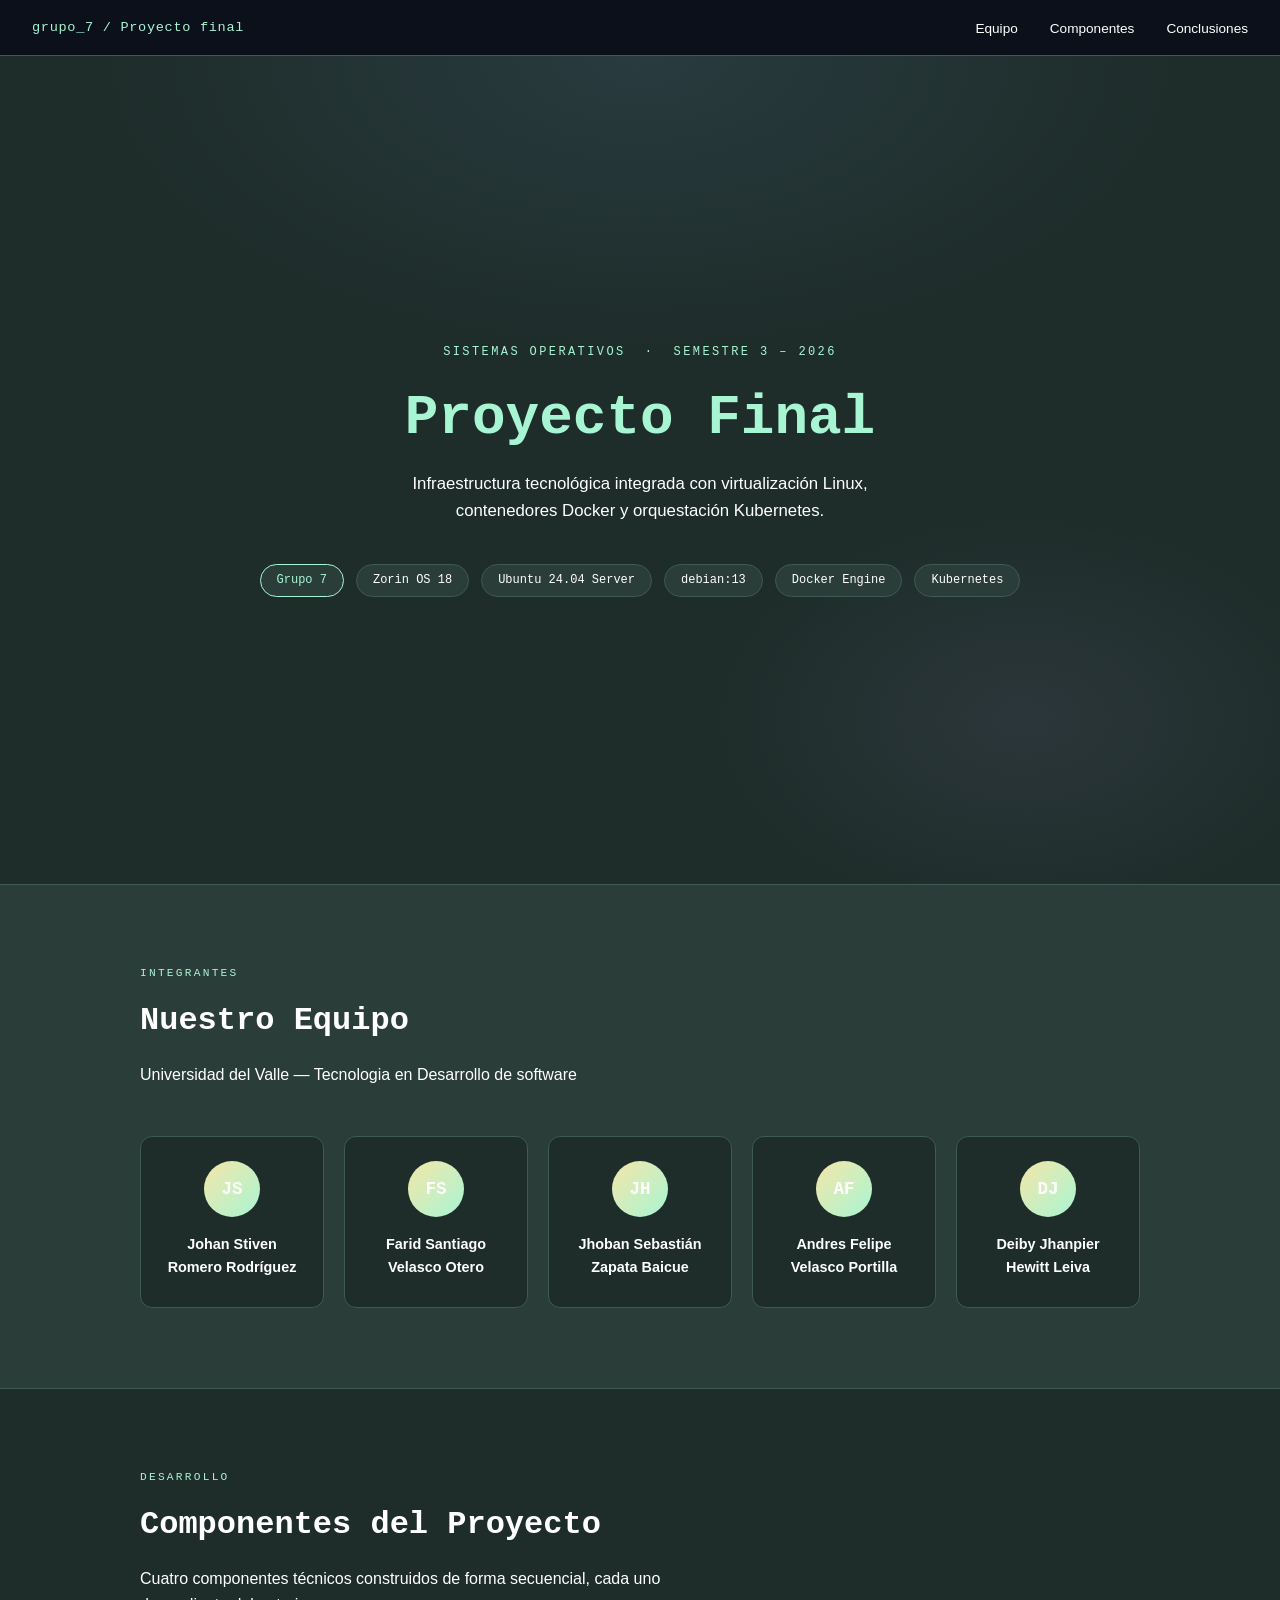
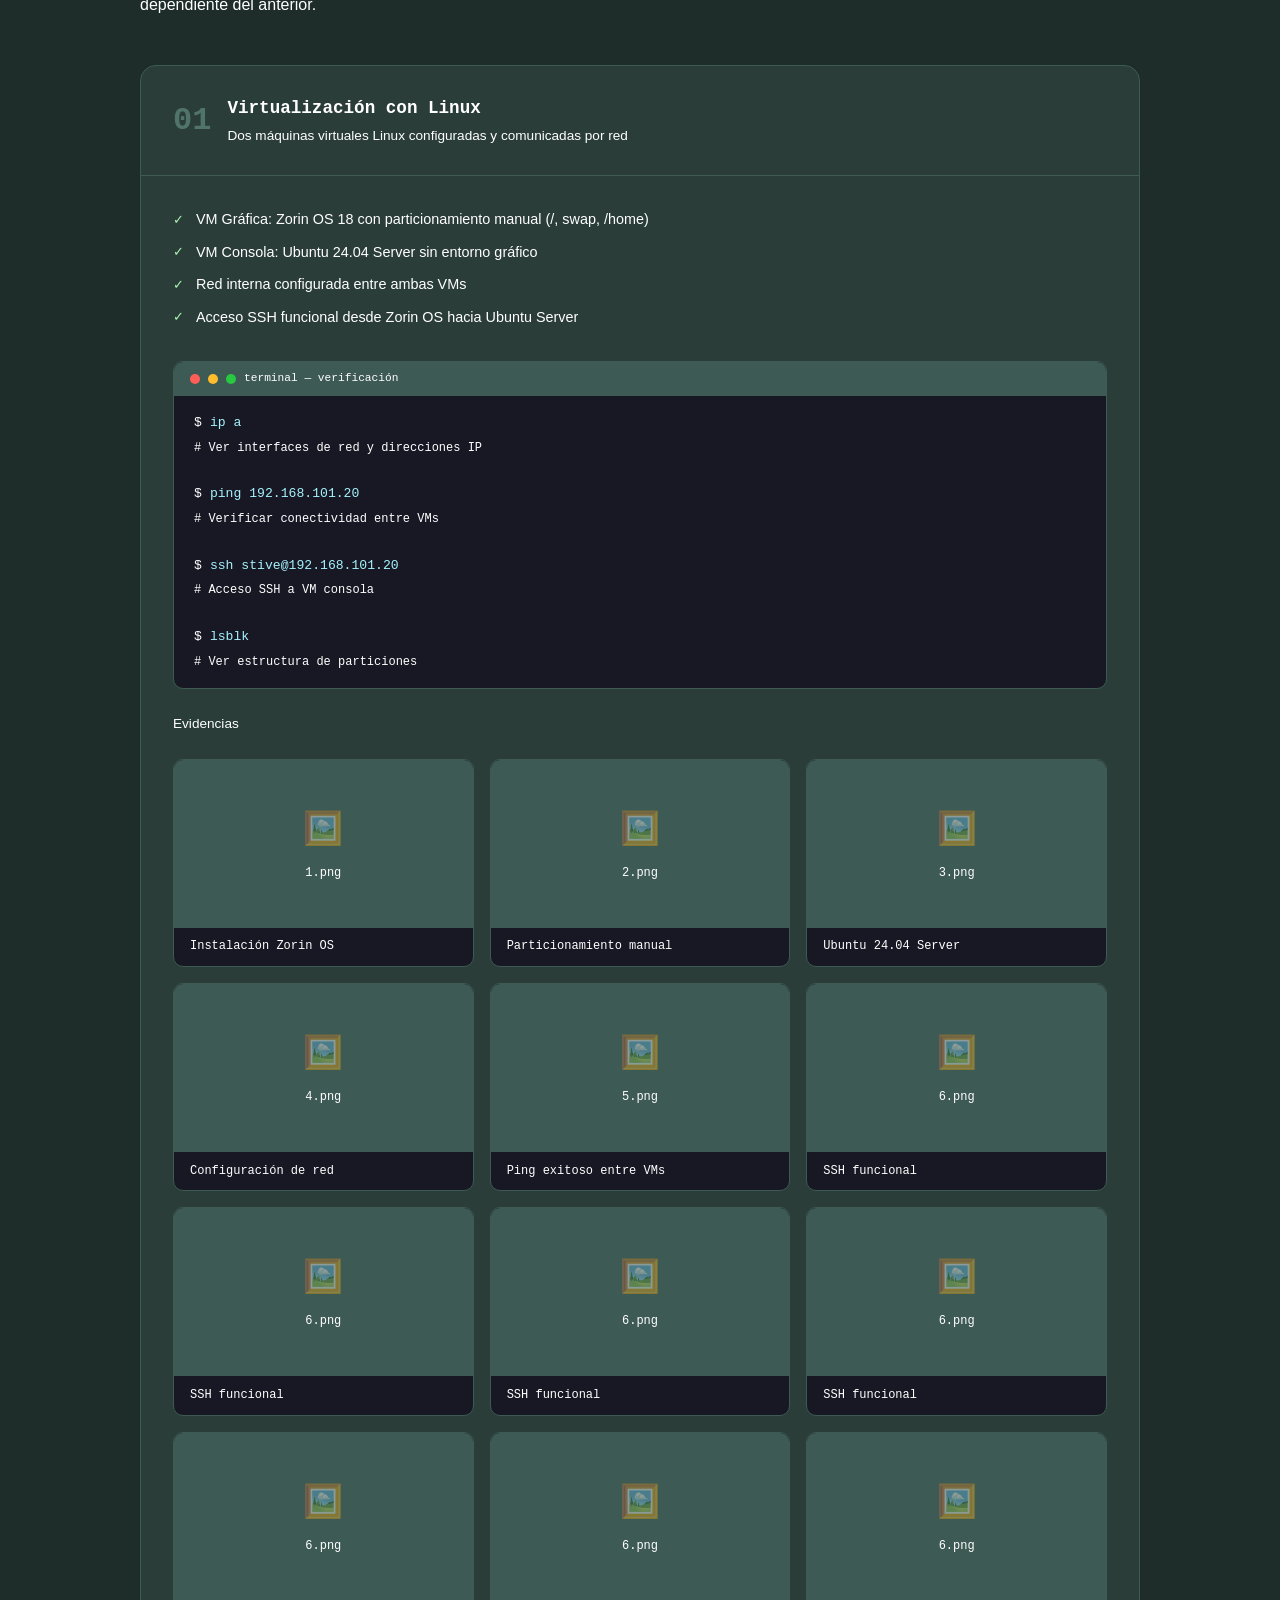
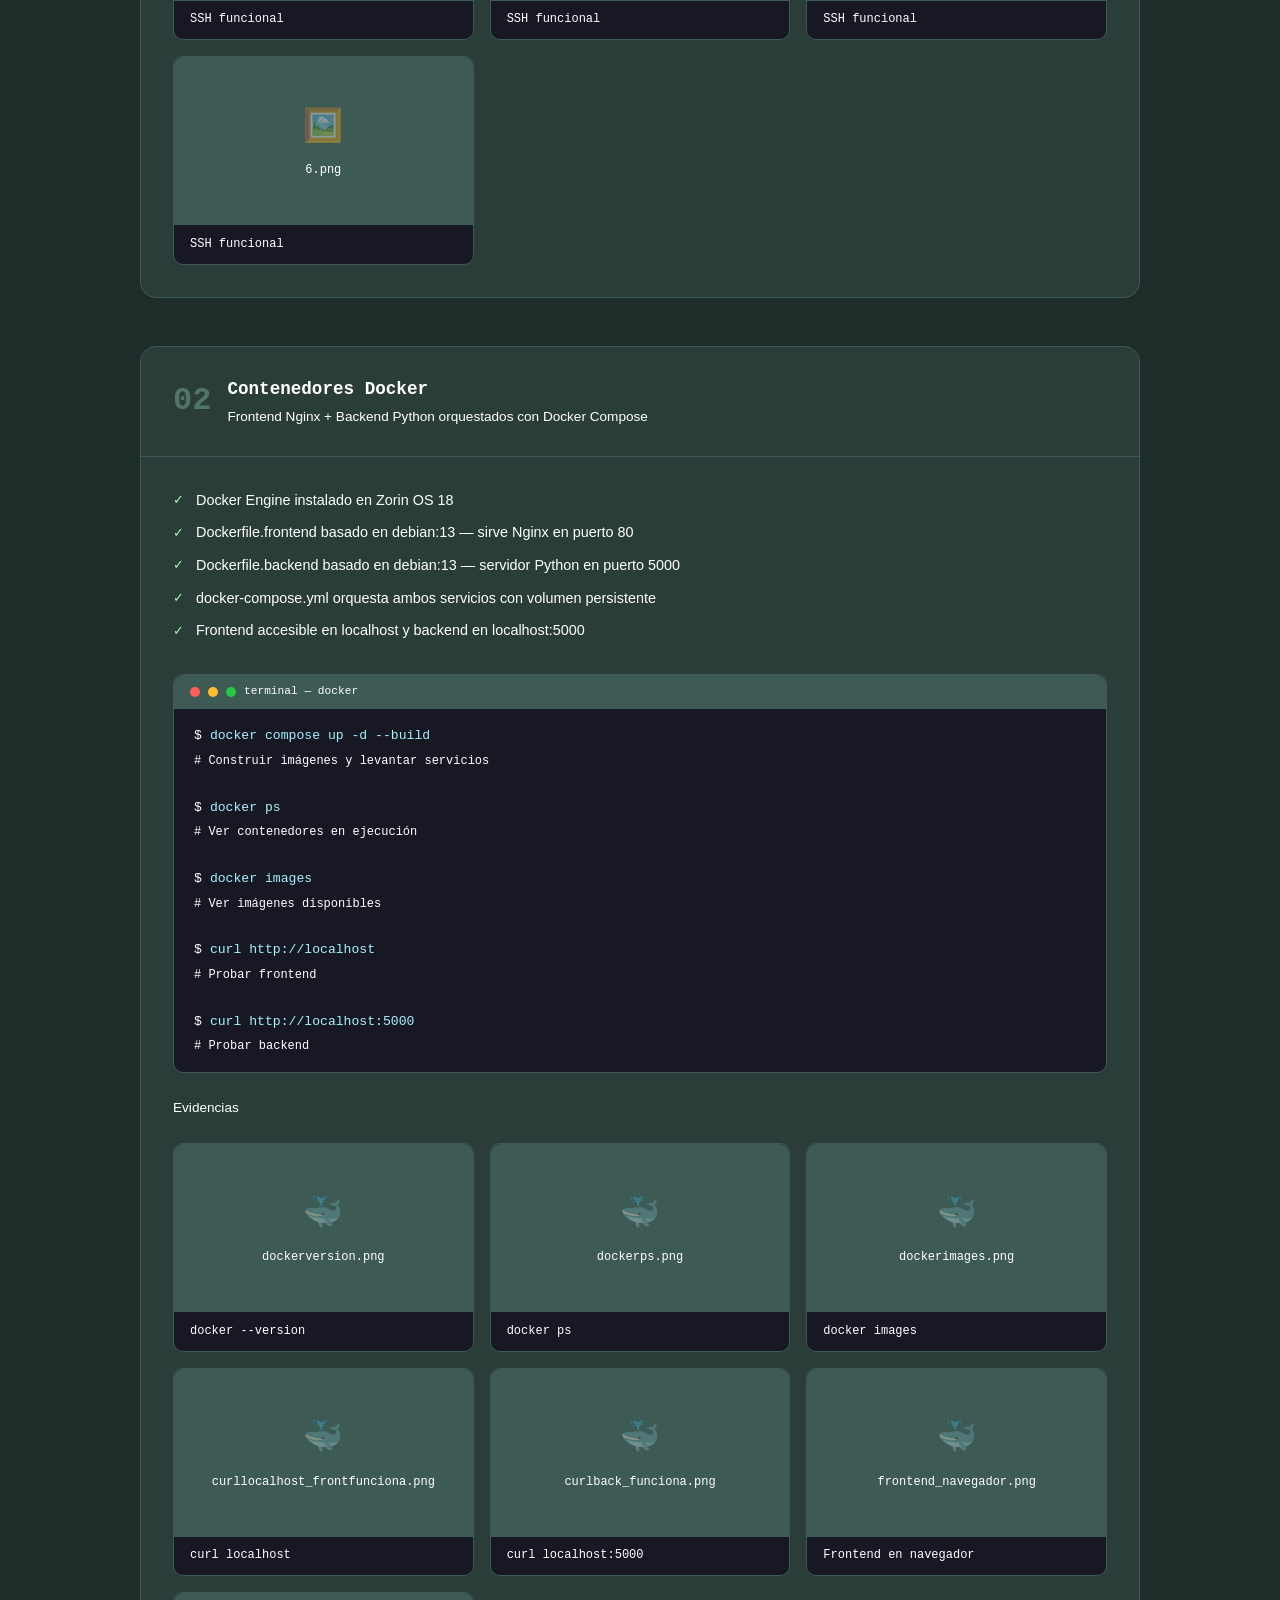
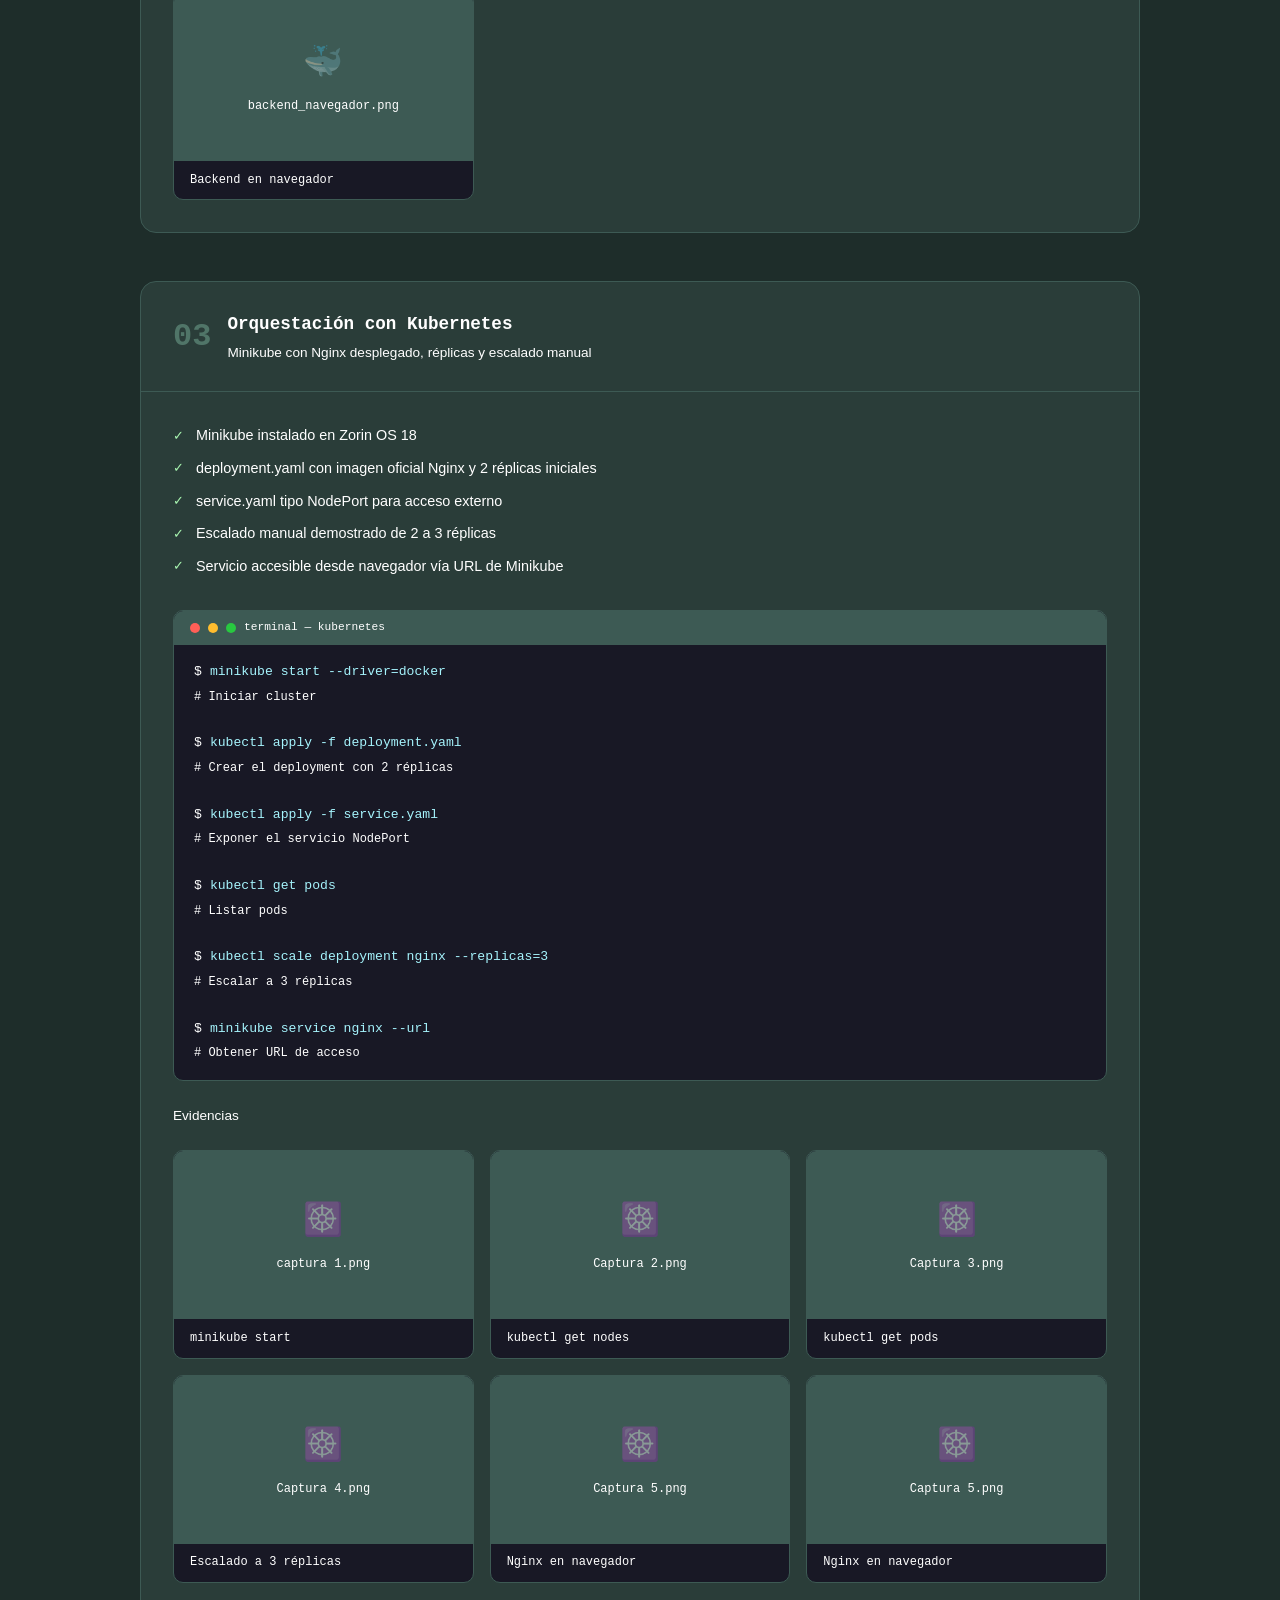
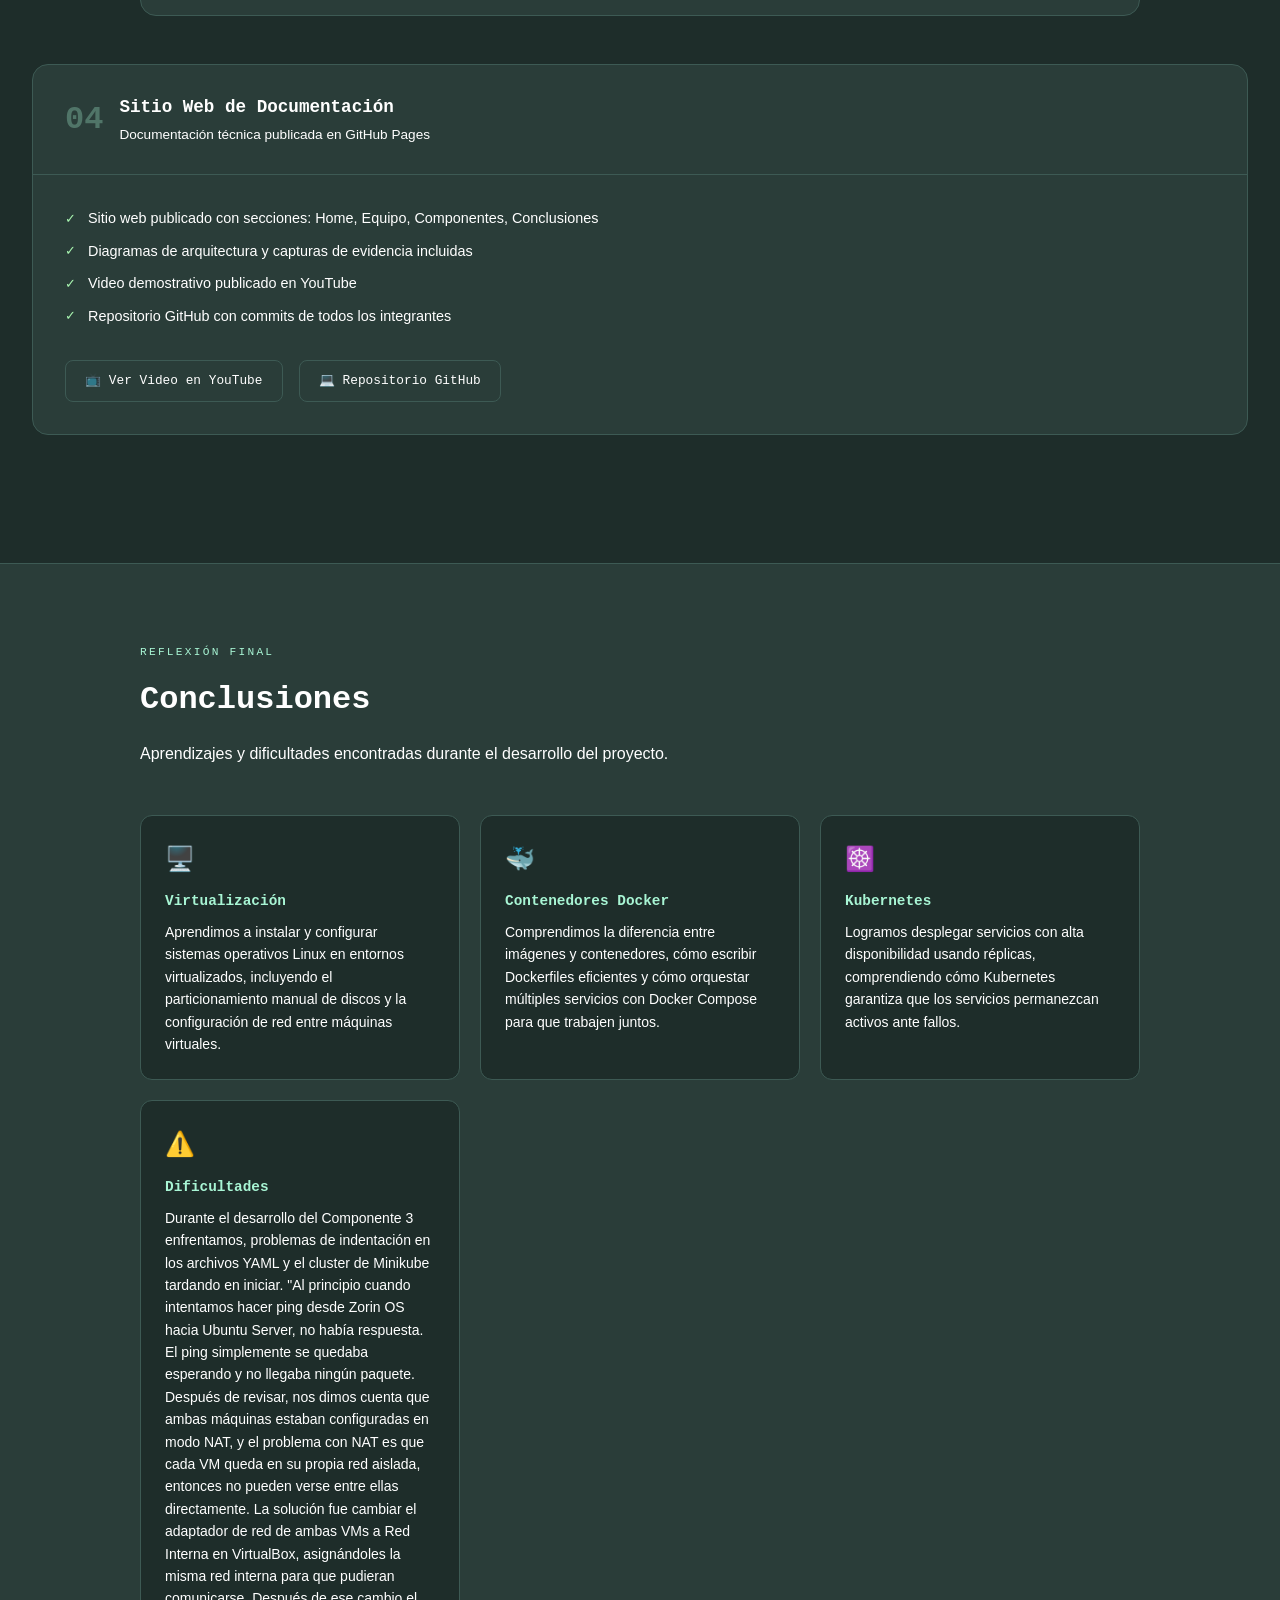
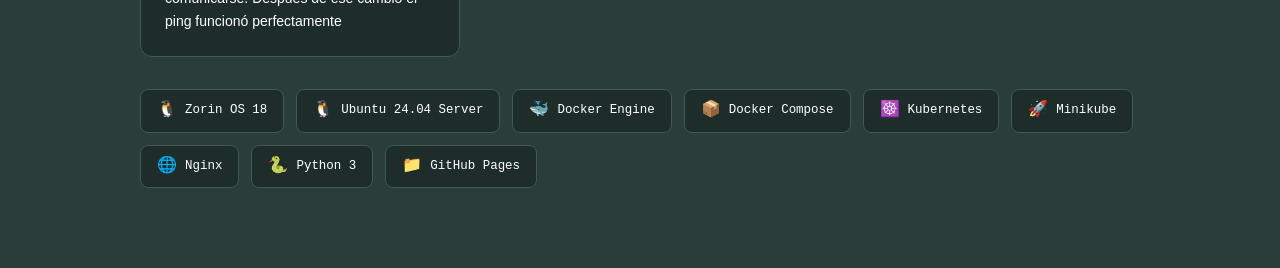
==== docs/index.html @ 661016aa "renombramiento carpeta" ====
<!DOCTYPE html>
<html lang="es">
<head>
  <meta charset="UTF-8" />
  <meta name="viewport" content="width=device-width, initial-scale=1.0"/>
  <title>Proyecto final — Grupo 7</title>
  <link rel="stylesheet" href="estilos.css"/>
</head>
<body>

<!-- ══════════════ NAV ══════════════ -->
<nav>
  <span class="nav-brand">grupo_7 / Proyecto final</span>
  <ul class="nav-links">
    <li><a href="#equipo">Equipo</a></li>
    <li><a href="#componentes">Componentes</a></li>
    <li><a href="#conclusiones">Conclusiones</a></li>
  </ul>
</nav>

<!-- ══════════════ HERO ══════════════ -->
<section class="hero" id="home">
  <p class="hero-eyebrow">Sistemas Operativos  &nbsp;·&nbsp; Semestre 3 – 2026</p>
  <h1><span>Proyecto Final</span></h1>
  <p class="hero-sub">
    Infraestructura tecnológica integrada con virtualización Linux,
    contenedores Docker y orquestación Kubernetes.
  </p>
  <div class="hero-badges">
    <span class="badge accent">Grupo 7</span>
    <span class="badge">Zorin OS 18</span>
    <span class="badge">Ubuntu 24.04 Server</span>
    <span class="badge">debian:13</span>
    <span class="badge">Docker Engine</span>
    <span class="badge">Kubernetes</span>
  </div>
  
</section>

<hr class="divider"/>

<!-- ══════════════ EQUIPO ══════════════ -->
<section id="equipo">
  <div class="container">
    <p class="section-label">Integrantes</p>
    <h2 class="section-title">Nuestro Equipo</h2>
    <p class="section-desc">Universidad del Valle — Tecnologia en Desarrollo de software</p>

    <div class="team-grid">
      <div class="team-card">
        <div class="avatar">JS</div>
        <p class="team-name">Johan Stiven<br/>Romero Rodríguez</p>
       
      </div>
      <div class="team-card">
        <div class="avatar">FS</div>
        <p class="team-name">Farid Santiago<br/>Velasco Otero</p>
        
      </div>
      <div class="team-card">
        <div class="avatar">JH</div>
        <p class="team-name">Jhoban Sebastián<br/>Zapata Baicue</p>
       
      </div>
      <div class="team-card">
        <div class="avatar">AF</div>
        <p class="team-name">Andres Felipe<br/>Velasco Portilla</p>
       
      </div>
      <div class="team-card">
        <div class="avatar">DJ</div>
        <p class="team-name">Deiby Jhanpier<br/>Hewitt Leiva</p>
       
      </div>
    </div>
  </div>
</section>

<hr class="divider"/>

<!-- ══════════════ COMPONENTES ══════════════ -->
<section id="componentes">
  <div class="container">
    <p class="section-label">Desarrollo</p>
    <h2 class="section-title">Componentes del Proyecto</h2>
    <p class="section-desc">
      Cuatro componentes técnicos construidos de forma secuencial,
      cada uno dependiente del anterior.
    </p>

    <!-- ── COMPONENTE 1 ── -->
    <div class="comp-card">
      <div class="comp-header">
        <span class="comp-number">01</span>
        <div class="comp-info">
          <h3>Virtualización con Linux</h3>
          <p>Dos máquinas virtuales Linux configuradas y comunicadas por red</p>
        </div>
        
      </div>
      <div class="comp-body">
        <ul class="activity-list">
          <li>VM Gráfica: Zorin OS 18 con particionamiento manual (/, swap, /home)</li>
          <li>VM Consola: Ubuntu 24.04 Server sin entorno gráfico</li>
          <li>Red interna configurada entre ambas VMs</li>
          <li>Acceso SSH funcional desde Zorin OS hacia Ubuntu Server</li>
        </ul>

        <div class="cmd-block">
          <div class="cmd-bar">
            <span class="cmd-dot r"></span>
            <span class="cmd-dot y"></span>
            <span class="cmd-dot g"></span>
            terminal — verificación
          </div>
          <div class="cmd-body">
            <div class="cmd-line">ip a</div>
            <div class="cmd-comment"># Ver interfaces de red y direcciones IP</div>
            <br/>
            <div class="cmd-line">ping 192.168.101.20</div>
            <div class="cmd-comment"># Verificar conectividad entre VMs</div>
            <br/>
            <div class="cmd-line">ssh stive@192.168.101.20</div>
            <div class="cmd-comment"># Acceso SSH a VM consola</div>
            <br/>
            <div class="cmd-line">lsblk</div>
            <div class="cmd-comment"># Ver estructura de particiones</div>
          </div>
        </div>

        <p class="evidence-label">Evidencias</p>
        <div class="gallery">
          <div class="gallery-item">
            <img src="..evidencias/componente1/1.png" alt="Instalación Zorin OS"
                 onerror="this.parentElement.innerHTML='<div class=\'img-placeholder\'><span class=\'icon\'>🖼️</span>1.png</div><p class=\'gallery-caption\'>Instalación Zorin OS</p>'"/>
            <p class="gallery-caption">Configuracion de la VirtualBox</p>
          </div>
          <div class="gallery-item">
            <img src="..evidencias/componente1/2.png" alt="Particionamiento"
                 onerror="this.parentElement.innerHTML='<div class=\'img-placeholder\'><span class=\'icon\'>🖼️</span>2.png</div><p class=\'gallery-caption\'>Particionamiento manual</p>'"/>
            <p class="gallery-caption">Instalacion Zorin OS</p>
          </div>
          <div class="gallery-item">
            <img src="..evidencias/componente1/3.png" alt="Ubuntu Server"
                 onerror="this.parentElement.innerHTML='<div class=\'img-placeholder\'><span class=\'icon\'>🖼️</span>3.png</div><p class=\'gallery-caption\'>Ubuntu 24.04 Server</p>'"/>
            <p class="gallery-caption">Particionamiendo Manual</p>
          </div>
          <div class="gallery-item">
            <img src="..evidencias/componente1/4.png" alt="Configuración red"
                 onerror="this.parentElement.innerHTML='<div class=\'img-placeholder\'><span class=\'icon\'>🖼️</span>4.png</div><p class=\'gallery-caption\'>Configuración de red</p>'"/>
            <p class="gallery-caption">Zorin OS instalado</p>
          </div>
          <div class="gallery-item">
            <img src="..evidencias/componente1/5.png" alt="Ping exitoso"
                 onerror="this.parentElement.innerHTML='<div class=\'img-placeholder\'><span class=\'icon\'>🖼️</span>5.png</div><p class=\'gallery-caption\'>Ping exitoso entre VMs</p>'"/>
            <p class="gallery-caption">Verificacion de las particiones</p>
          </div>
          <div class="gallery-item">
            <img src="..evidencias/componente1/6.png" alt="SSH funcional"
                 onerror="this.parentElement.innerHTML='<div class=\'img-placeholder\'><span class=\'icon\'>🖼️</span>6.png</div><p class=\'gallery-caption\'>SSH funcional</p>'"/>
            <p class="gallery-caption">Verificacion del sistema</p>
          </div>
           <div class="gallery-item">
            <img src="..evidencias/componente1/7.png" alt="SSH funcional"
                 onerror="this.parentElement.innerHTML='<div class=\'img-placeholder\'><span class=\'icon\'>🖼️</span>6.png</div><p class=\'gallery-caption\'>SSH funcional</p>'"/>
            <p class="gallery-caption">Configuracion del almacenamiento</p>
          </div>
           <div class="gallery-item">
            <img src="..evidencias/componente1/8.png" alt="SSH funcional"
                 onerror="this.parentElement.innerHTML='<div class=\'img-placeholder\'><span class=\'icon\'>🖼️</span>6.png</div><p class=\'gallery-caption\'>SSH funcional</p>'"/>
            <p class="gallery-caption">Inicio de sesion servidor</p>
          </div>
           <div class="gallery-item">
            <img src="..evidencias/componente1/9.png" alt="SSH funcional"
                 onerror="this.parentElement.innerHTML='<div class=\'img-placeholder\'><span class=\'icon\'>🖼️</span>6.png</div><p class=\'gallery-caption\'>SSH funcional</p>'"/>
            <p class="gallery-caption">Particiones del Ubuntu Server</p>
          </div>
           <div class="gallery-item">
            <img src="..evidencias/componente1/10.png" alt="SSH funcional"
                 onerror="this.parentElement.innerHTML='<div class=\'img-placeholder\'><span class=\'icon\'>🖼️</span>6.png</div><p class=\'gallery-caption\'>SSH funcional</p>'"/>
            <p class="gallery-caption">Sistema operativo servidor</p>
          </div>
           <div class="gallery-item">
            <img src="..evidencias/componente1/11.png" alt="SSH funcional"
                 onerror="this.parentElement.innerHTML='<div class=\'img-placeholder\'><span class=\'icon\'>🖼️</span>6.png</div><p class=\'gallery-caption\'>SSH funcional</p>'"/>
            <p class="gallery-caption">Interfaces de red</p>
          </div>
           <div class="gallery-item">
            <img src="..evidencias/componente1/12.png" alt="SSH funcional"
                 onerror="this.parentElement.innerHTML='<div class=\'img-placeholder\'><span class=\'icon\'>🖼️</span>6.png</div><p class=\'gallery-caption\'>SSH funcional</p>'"/>
            <p class="gallery-caption">Ping entre VMs</p>
          </div>
           <div class="gallery-item">
            <img src="..evidencias/componente1/13.png" alt="SSH funcional"
                 onerror="this.parentElement.innerHTML='<div class=\'img-placeholder\'><span class=\'icon\'>🖼️</span>6.png</div><p class=\'gallery-caption\'>SSH funcional</p>'"/>
            <p class="gallery-caption">Conexion SSH establecida</p>
          </div>
        </div>
      </div>
    </div>

    <!-- ── COMPONENTE 2 ── -->
    <div class="comp-card">
      <div class="comp-header">
        <span class="comp-number">02</span>
        <div class="comp-info">
          <h3>Contenedores Docker</h3>
          <p>Frontend Nginx + Backend Python orquestados con Docker Compose</p>
        </div>
      
      </div>
      <div class="comp-body">
        <ul class="activity-list">
          <li>Docker Engine instalado en Zorin OS 18 </li>
          <li>Dockerfile.frontend basado en debian:13 — sirve Nginx en puerto 80</li>
          <li>Dockerfile.backend basado en debian:13 — servidor Python en puerto 5000</li>
          <li>docker-compose.yml orquesta ambos servicios con volumen persistente</li>
          <li>Frontend accesible en localhost y backend en localhost:5000</li>
        </ul>

        <div class="cmd-block">
          <div class="cmd-bar">
            <span class="cmd-dot r"></span>
            <span class="cmd-dot y"></span>
            <span class="cmd-dot g"></span>
            terminal — docker
          </div>
          <div class="cmd-body">
            <div class="cmd-line">docker compose up -d --build</div>
            <div class="cmd-comment"># Construir imágenes y levantar servicios</div>
            <br/>
            <div class="cmd-line">docker ps</div>
            <div class="cmd-comment"># Ver contenedores en ejecución</div>
            <br/>
            <div class="cmd-line">docker images</div>
            <div class="cmd-comment"># Ver imágenes disponibles</div>
            <br/>
            <div class="cmd-line">curl http://localhost</div>
            <div class="cmd-comment"># Probar frontend</div>
            <br/>
            <div class="cmd-line">curl http://localhost:5000</div>
            <div class="cmd-comment"># Probar backend</div>
          </div>
        </div>

        <p class="evidence-label">Evidencias</p>
        <div class="gallery">
          <div class="gallery-item">
            <img src="..evidencias/componente2/dockerversion.png" alt="Docker version"
                 onerror="this.parentElement.innerHTML='<div class=\'img-placeholder\'><span class=\'icon\'>🐳</span>dockerversion.png</div><p class=\'gallery-caption\'>docker --version</p>'"/>
            <p class="gallery-caption">docker --version</p>
          </div>
          <div class="gallery-item">
            <img src="..evidencias/componente2/dockerps.png" alt="docker ps"
                 onerror="this.parentElement.innerHTML='<div class=\'img-placeholder\'><span class=\'icon\'>🐳</span>dockerps.png</div><p class=\'gallery-caption\'>docker ps</p>'"/>
            <p class="gallery-caption">Contenedores corriendo</p>
          </div>
          <div class="gallery-item">
            <img src="..evidencias/componente2/dockerimages.png" alt="docker images"
                 onerror="this.parentElement.innerHTML='<div class=\'img-placeholder\'><span class=\'icon\'>🐳</span>dockerimages.png</div><p class=\'gallery-caption\'>docker images</p>'"/>
            <p class="gallery-caption">Imágenes creadas</p>
          </div>
          <div class="gallery-item">
            <img src="..evidencias/componente2/curllocalhost_frontfunciona.png" alt="curl localhost"
                 onerror="this.parentElement.innerHTML='<div class=\'img-placeholder\'><span class=\'icon\'>🐳</span>curllocalhost_frontfunciona.png</div><p class=\'gallery-caption\'>curl localhost</p>'"/>
            <p class="gallery-caption">curl http://localhost</p>
          </div>
          <div class="gallery-item">
            <img src="..evidencias/componente2/curlback_funciona.png" alt="curl backend"
                 onerror="this.parentElement.innerHTML='<div class=\'img-placeholder\'><span class=\'icon\'>🐳</span>curlback_funciona.png</div><p class=\'gallery-caption\'>curl localhost:5000</p>'"/>
            <p class="gallery-caption">curl http://localhost:5000</p>
          </div>
          <div class="gallery-item">
            <img src="..evidencias/componente2/frontend_navegador.png" alt="Frontend navegador"
                 onerror="this.parentElement.innerHTML='<div class=\'img-placeholder\'><span class=\'icon\'>🐳</span>frontend_navegador.png</div><p class=\'gallery-caption\'>Frontend en navegador</p>'"/>
            <p class="gallery-caption">Frontend en navegador</p>
          </div>
          <div class="gallery-item">
            <img src="..evidencias/componente2/backend_navegador.png" alt="Backend navegador"
                 onerror="this.parentElement.innerHTML='<div class=\'img-placeholder\'><span class=\'icon\'>🐳</span>backend_navegador.png</div><p class=\'gallery-caption\'>Backend en navegador</p>'"/>
            <p class="gallery-caption">Backend en navegador</p>
          </div>
        </div>
      </div>
    </div>

    <!-- ── COMPONENTE 3 ── -->
    <div class="comp-card">
      <div class="comp-header">
        <span class="comp-number">03</span>
        <div class="comp-info">
          <h3>Orquestación con Kubernetes</h3>
          <p>Minikube con Nginx desplegado, réplicas y escalado manual</p>
        </div>
      </div>
      <div class="comp-body">
        <ul class="activity-list">
          <li>Minikube instalado en Zorin OS 18</li>
          <li>deployment.yaml con imagen oficial Nginx y 2 réplicas iniciales</li>
          <li>service.yaml tipo NodePort para acceso externo</li>
          <li>Escalado manual demostrado de 2 a 3 réplicas</li>
          <li>Servicio accesible desde navegador vía URL de Minikube</li>
        </ul>

        <div class="cmd-block">
          <div class="cmd-bar">
            <span class="cmd-dot r"></span>
            <span class="cmd-dot y"></span>
            <span class="cmd-dot g"></span>
            terminal — kubernetes
          </div>
          <div class="cmd-body">
            <div class="cmd-line">minikube start --driver=docker</div>
            <div class="cmd-comment"># Iniciar cluster</div>
            <br/>
            <div class="cmd-line">kubectl apply -f deployment.yaml</div>
            <div class="cmd-comment"># Crear el deployment con 2 réplicas</div>
            <br/>
            <div class="cmd-line">kubectl apply -f service.yaml</div>
            <div class="cmd-comment"># Exponer el servicio NodePort</div>
            <br/>
            <div class="cmd-line">kubectl get pods</div>
            <div class="cmd-comment"># Listar pods</div>
            <br/>
            <div class="cmd-line">kubectl scale deployment nginx --replicas=3</div>
            <div class="cmd-comment"># Escalar a 3 réplicas</div>
            <br/>
            <div class="cmd-line">minikube service nginx --url</div>
            <div class="cmd-comment"># Obtener URL de acceso</div>
          </div>
        </div>

        <p class="evidence-label">Evidencias</p>
        <div class="gallery">
          <div class="gallery-item">
            <img src="..evidencias/componente3/Captura 1.png" alt="minikube start"
                 onerror="this.parentElement.innerHTML='<div class=\'img-placeholder\'><span class=\'icon\'>☸️</span>captura 1.png</div><p class=\'gallery-caption\'>minikube start</p>'"/>
            <p class="gallery-caption">minikube start</p>
          </div>
          <div class="gallery-item">
            <img src="..evidencias/componente3/Captura 2.png" alt="kubectl get nodes"
                 onerror="this.parentElement.innerHTML='<div class=\'img-placeholder\'><span class=\'icon\'>☸️</span>Captura 2.png</div><p class=\'gallery-caption\'>kubectl get nodes</p>'"/>
            <p class="gallery-caption">kubectl get nodes</p>
          </div>
          <div class="gallery-item">
            <img src="..evidencias/componente3/Captura 3.png" alt="kubectl get pods"
                 onerror="this.parentElement.innerHTML='<div class=\'img-placeholder\'><span class=\'icon\'>☸️</span>Captura 3.png</div><p class=\'gallery-caption\'>kubectl get pods</p>'"/>
            <p class="gallery-caption">Pods corriendo (2 réplicas)</p>
          </div>
          <div class="gallery-item">
            <img src="..evidencias/componente3/Captura 4.png" alt="Escalado"
                 onerror="this.parentElement.innerHTML='<div class=\'img-placeholder\'><span class=\'icon\'>☸️</span>Captura 4.png</div><p class=\'gallery-caption\'>Escalado a 3 réplicas</p>'"/>
            <p class="gallery-caption">servicios activos NodePort</p>
          </div>
          <div class="gallery-item">
            <img src="..evidencias/componente3/Captura 5.png" alt="Acceso navegador"
                 onerror="this.parentElement.innerHTML='<div class=\'img-placeholder\'><span class=\'icon\'>☸️</span>Captura 5.png</div><p class=\'gallery-caption\'>Nginx en navegador</p>'"/>
            <p class="gallery-caption">Nginx accesible en navegador</p>
          </div>
          
          <div class="gallery-item">
            <img src="..evidencias/componente3/Captura 6.png" alt="Acceso navegador"
                 onerror="this.parentElement.innerHTML='<div class=\'img-placeholder\'><span class=\'icon\'>☸️</span>Captura 5.png</div><p class=\'gallery-caption\'>Nginx en navegador</p>'"/>
            <p class="gallery-caption">Escalado a 3 replicas</p>
            </div>
          </div>
        </div>
      </div>
    </div>

    <!-- ── COMPONENTE 4 ── -->
    <div class="comp-card">
      <div class="comp-header">
        <span class="comp-number">04</span>
        <div class="comp-info">
          <h3>Sitio Web de Documentación</h3>
          <p>Documentación técnica publicada en GitHub Pages</p>
        </div>
      
      </div>
      <div class="comp-body">
        <ul class="activity-list">
          <li>Sitio web publicado con secciones: Home, Equipo, Componentes, Conclusiones</li>
          <li>Diagramas de arquitectura y capturas de evidencia incluidas</li>
          <li>Video demostrativo publicado en YouTube</li>
          <li>Repositorio GitHub con commits de todos los integrantes</li>
        </ul>

        <div class="comp-links">
      
          <a href="https://youtu.be/q6R730D5Hzo?si=ofzxTftuSGZCNXDn">📺 Ver Video en YouTube</a>
          <a href="https://github.com/Jsebastian117/Proyecto-finall-so">💻 Repositorio GitHub</a>
        </div>
      </div>
    </div>

  </div>
</section>

<hr class="divider"/>

<!-- ══════════════ CONCLUSIONES ══════════════ -->
<section id="conclusiones">
  <div class="container">
    <p class="section-label">Reflexión final</p>
    <h2 class="section-title">Conclusiones</h2>
    <p class="section-desc">Aprendizajes y dificultades encontradas durante el desarrollo del proyecto.</p>

    <div class="conclusion-grid">
      <div class="conclusion-card">
        <div class="conclusion-icon">🖥️</div>
        <h4>Virtualización</h4>
        <p>Aprendimos a instalar y configurar sistemas operativos Linux en entornos virtualizados, incluyendo el particionamiento manual de discos y la configuración de red entre máquinas virtuales.</p>
      </div>
      <div class="conclusion-card">
        <div class="conclusion-icon">🐳</div>
        <h4>Contenedores Docker</h4>
        <p>Comprendimos la diferencia entre imágenes y contenedores, cómo escribir Dockerfiles eficientes y cómo orquestar múltiples servicios con Docker Compose para que trabajen juntos.</p>
      </div>
      <div class="conclusion-card">
        <div class="conclusion-icon">☸️</div>
        <h4>Kubernetes</h4>
        <p>Logramos desplegar servicios con alta disponibilidad usando réplicas, comprendiendo cómo Kubernetes garantiza que los servicios permanezcan activos ante fallos.</p>
      </div>
      <div class="conclusion-card">
        <div class="conclusion-icon">⚠️</div>
        <h4>Dificultades</h4>
        <p>Durante el desarrollo del Componente 3 enfrentamos, problemas de indentación en los archivos YAML y 
         el cluster de Minikube tardando en iniciar. "Al principio cuando intentamos hacer ping desde Zorin OS hacia Ubuntu Server, no había respuesta. El ping simplemente 
         se quedaba esperando y no llegaba ningún paquete. Después de revisar, nos dimos cuenta que ambas máquinas estaban configuradas en modo NAT, y el problema con NAT es que cada VM queda en su propia red aislada, entonces no pueden verse entre ellas directamente. La solución fue cambiar el adaptador de red de ambas VMs a Red Interna en VirtualBox, asignándoles la misma red interna para que pudieran comunicarse.
          Después de ese cambio el ping funcionó perfectamente</p>
      </div>
    </div>

    <div class="tech-stack">
      <div class="tech-pill"><span>🐧</span> Zorin OS 18</div>
      <div class="tech-pill"><span>🐧</span> Ubuntu 24.04 Server</div>
      <div class="tech-pill"><span>🐳</span> Docker Engine</div>
      <div class="tech-pill"><span>📦</span> Docker Compose</div>
      <div class="tech-pill"><span>☸️</span> Kubernetes</div>
      <div class="tech-pill"><span>🚀</span> Minikube</div>
      <div class="tech-pill"><span>🌐</span> Nginx</div>
      <div class="tech-pill"><span>🐍</span> Python 3</div>
      <div class="tech-pill"><span>📁</span> GitHub Pages</div>
    </div>
  </div>
</section>



<!-- ══════════════ LIGHTBOX ══════════════ -->
<div id="lightbox" onclick="closeLightbox()">
  <span id="lightbox-close">✕</span>
  <img id="lightbox-img" src="" alt=""/>
  <p id="lightbox-caption"></p>
</div>

<script>
  document.querySelectorAll('.gallery-item img').forEach(img => {
    img.style.cursor = 'pointer';
    img.addEventListener('click', () => {
      const caption = img.nextElementSibling?.textContent || '';
      document.getElementById('lightbox-img').src = img.src;
      document.getElementById('lightbox-caption').textContent = caption;
      document.getElementById('lightbox').classList.add('active');
    });
  });

  function closeLightbox() {
    document.getElementById('lightbox').classList.remove('active');
  }

  document.addEventListener('keydown', e => {
    if (e.key === 'Escape') closeLightbox();
  });
</script>

</body>
</html>
---- docs/estilos.css ----
/* ── TOKENS ─────────────────────────────────────────── */
:root {
  --bg:      #1e2d2a;
--surface: #2a3d39;
--border:  #3d5a54;
--accent:  #a8f5d4;
--accent2: #f5e6a8;
--text:    #fff;
--muted:   #fff;
--success: #a8f5b0;
  --mono:      'Space Mono', monospace;
  --sans:      'Inter', sans-serif;
}

/* ── RESET ──────────────────────────────────────────── */
*, *::before, *::after { box-sizing: border-box; margin: 0; padding: 0; }
html { scroll-behavior: smooth; }
body {
  background: var(--bg);
  color: var(--text);
  font-family: var(--sans);
  font-size: 16px;
  line-height: 1.6;
}
img { max-width: 100%; border-radius: 8px; display: block; }
a   { color: var(--accent); text-decoration: none; }
a:hover { text-decoration: underline; }

/* ── NAV ────────────────────────────────────────────── */
nav {
  position: sticky;
  top: 0;
  z-index: 100;
  background: rgba(11, 15, 26, 0.92);
  backdrop-filter: blur(12px);
  border-bottom: 1px solid var(--border);
  padding: 0 2rem;
  display: flex;
  align-items: center;
  justify-content: space-between;
  height: 56px;
}
.nav-brand {
  font-family: var(--mono);
  font-size: .85rem;
  color: var(--accent);
  letter-spacing: .05em;
}
.nav-links { display: flex; gap: 2rem; list-style: none; }
.nav-links a {
  font-size: .85rem;
  font-weight: 500;
  color: var(--muted);
  transition: color .2s;
}
.nav-links a:hover { color: var(--text); text-decoration: none; }

/* ── HERO ───────────────────────────────────────────── */
.hero {
  min-height: 92vh;
  display: flex;
  flex-direction: column;
  justify-content: center;
  align-items: center;
  text-align: center;
  padding: 4rem 2rem;
  position: relative;
  overflow: hidden;
}
.hero::before {
  content: '';
  position: absolute;
  inset: 0;
  background:
    radial-gradient(ellipse 60% 50% at 50% 0%, rgba(137,180,250,.1) 0%, transparent 70%),
    radial-gradient(ellipse 40% 40% at 80% 80%, rgba(203,166,247,.08) 0%, transparent 60%);
  pointer-events: none;
}
.hero-eyebrow {
  font-family: var(--mono);
  font-size: .75rem;
  letter-spacing: .2em;
  color: var(--accent);
  text-transform: uppercase;
  margin-bottom: 1.5rem;
  opacity: 0;
  animation: fadeUp .6s .1s forwards;
}
.hero h1 {
  font-family: var(--mono);
  font-size: clamp(2rem, 5vw, 3.5rem);
  font-weight: 700;
  line-height: 1.15;
  max-width: 800px;
  opacity: 0;
  animation: fadeUp .6s .25s forwards;
}
.hero h1 span { color: var(--accent); }
.hero-sub {
  margin-top: 1.25rem;
  font-size: 1.05rem;
  color: var(--muted);
  max-width: 560px;
  opacity: 0;
  animation: fadeUp .6s .4s forwards;
}
.hero-badges {
  display: flex;
  flex-wrap: wrap;
  gap: .75rem;
  justify-content: center;
  margin-top: 2.5rem;
  opacity: 0;
  animation: fadeUp .6s .55s forwards;
}
.badge {
  background: var(--surface);
  border: 1px solid var(--border);
  border-radius: 999px;
  padding: .35rem 1rem;
  font-family: var(--mono);
  font-size: .75rem;
  color: var(--muted);
}
.badge.accent { border-color: var(--accent); color: var(--accent); }
.hero-scroll {
  margin-top: 4rem;
  font-size: .75rem;
  color: var(--muted);
  display: flex;
  flex-direction: column;
  align-items: center;
  gap: .5rem;
  opacity: 0;
  animation: fadeUp .6s .7s forwards;
}
.scroll-line {
  width: 1px;
  height: 48px;
  background: linear-gradient(to bottom, var(--accent), transparent);
  animation: pulse 2s ease-in-out infinite;
}

/* ── SECTIONS ───────────────────────────────────────── */
section { padding: 5rem 2rem; }
.container { max-width: 1000px; margin: 0 auto; }
.section-label {
  font-family: var(--mono);
  font-size: .7rem;
  letter-spacing: .2em;
  color: var(--accent);
  text-transform: uppercase;
  margin-bottom: .75rem;
}
.section-title {
  font-family: var(--mono);
  font-size: clamp(1.4rem, 3vw, 2rem);
  font-weight: 700;
  margin-bottom: 1rem;
}
.section-desc {
  color: var(--muted);
  max-width: 600px;
  margin-bottom: 3rem;
}
.divider {
  border: none;
  border-top: 1px solid var(--border);
  margin: 0;
}

/* ── EQUIPO ─────────────────────────────────────────── */
#equipo { background: var(--surface); }
.team-grid {
  display: grid;
  grid-template-columns: repeat(auto-fill, minmax(180px, 1fr));
  gap: 1.25rem;
}
.team-card {
  background: var(--bg);
  border: 1px solid var(--border);
  border-radius: 12px;
  padding: 1.5rem 1rem;
  text-align: center;
  transition: border-color .2s, transform .2s;
}
.team-card:hover { border-color: var(--accent); transform: translateY(-3px); }
.avatar {
  width: 56px; height: 56px;
  border-radius: 50%;
  background: linear-gradient(135deg, var(--accent2), var(--accent));
  display: flex; align-items: center; justify-content: center;
  font-family: var(--mono);
  font-size: 1.1rem;
  font-weight: 700;
  color: #fff;
  margin: 0 auto 1rem;
}
.team-name {
  font-size: .9rem;
  font-weight: 600;
  margin-bottom: .25rem;
}
.team-role {
  font-size: .75rem;
  color: var(--muted);
  font-family: var(--mono);
}

/* ── COMPONENTES ────────────────────────────────────── */
.comp-card {
  background: var(--surface);
  border: 1px solid var(--border);
  border-radius: 16px;
  overflow: hidden;
  margin-bottom: 3rem;
}
.comp-header {
  padding: 1.75rem 2rem;
  border-bottom: 1px solid var(--border);
  display: flex;
  align-items: center;
  gap: 1rem;
}
.comp-number {
  font-family: var(--mono);
  font-size: 2rem;
  font-weight: 700;
  color: var(--accent);
  opacity: .3;
  line-height: 1;
}
.comp-info h3 {
  font-family: var(--mono);
  font-size: 1.1rem;
  margin-bottom: .2rem;
}
.comp-info p { font-size: .85rem; color: var(--muted); }
.comp-weight {
  margin-left: auto;
  background: rgba(137,180,250,.1);
  border: 1px solid rgba(137,180,250,.3);
  border-radius: 999px;
  padding: .3rem .9rem;
  font-family: var(--mono);
  font-size: .75rem;
  color: var(--accent);
  white-space: nowrap;
}
.comp-body { padding: 2rem; }

/* lista de actividades */
.activity-list { list-style: none; display: flex; flex-direction: column; gap: .6rem; margin-bottom: 2rem; }
.activity-list li {
  display: flex; align-items: flex-start; gap: .75rem;
  font-size: .9rem; color: var(--muted);
}
.activity-list li::before {
  content: '✓';
  color: var(--success);
  font-family: var(--mono);
  font-size: .8rem;
  margin-top: .15rem;
  flex-shrink: 0;
}

/* comandos */
.cmd-block {
  background: #181825;
  border: 1px solid var(--border);
  border-radius: 10px;
  overflow: hidden;
  margin-bottom: 1.5rem;
}
.cmd-bar {
  background: var(--border);
  padding: .5rem 1rem;
  font-family: var(--mono);
  font-size: .7rem;
  color: var(--muted);
  display: flex; align-items: center; gap: .5rem;
}
.cmd-dot { width: 10px; height: 10px; border-radius: 50%; }
.cmd-dot.r { background: #ff5f57; }
.cmd-dot.y { background: #ffbd2e; }
.cmd-dot.g { background: #28c840; }
.cmd-body { padding: 1rem 1.25rem; }
.cmd-line {
  font-family: var(--mono);
  font-size: .82rem;
  color: #a5f3fc;
  margin-bottom: .35rem;
  display: flex; align-items: flex-start; gap: .5rem;
}
.cmd-line::before { content: '$'; color: var(--muted); flex-shrink: 0; }
.cmd-comment { color: var(--muted); font-size: .75rem; font-family: var(--mono); }

/* galería de evidencias */
.gallery {
  display: grid;
  grid-template-columns: repeat(auto-fill, minmax(260px, 1fr));
  gap: 1rem;
  margin-top: 1.5rem;
}
.gallery-item {
  background: #181825;
  border: 1px solid var(--border);
  border-radius: 10px;
  overflow: hidden;
  transition: border-color .2s;
}
.gallery-item:hover { border-color: var(--accent); }
.gallery-item img { width: 100%; aspect-ratio: 16/9; object-fit: cover; }
.gallery-caption {
  padding: .6rem 1rem;
  font-size: .75rem;
  font-family: var(--mono);
  color: var(--muted);
}

/* placeholder de imagen */
.img-placeholder {
  width: 100%;
  aspect-ratio: 16/9;
  background: var(--border);
  display: flex;
  flex-direction: column;
  align-items: center;
  justify-content: center;
  gap: .5rem;
  color: var(--muted);
  font-family: var(--mono);
  font-size: .75rem;
}
.img-placeholder .icon { font-size: 2rem; opacity: .4; }

/* ── CONCLUSIONES ───────────────────────────────────── */
#conclusiones { background: var(--surface); }
.conclusion-grid {
  display: grid;
  grid-template-columns: repeat(auto-fill, minmax(280px, 1fr));
  gap: 1.25rem;
}
.conclusion-card {
  background: var(--bg);
  border: 1px solid var(--border);
  border-radius: 12px;
  padding: 1.5rem;
}
.conclusion-icon { font-size: 1.5rem; margin-bottom: .75rem; }
.conclusion-card h4 {
  font-family: var(--mono);
  font-size: .9rem;
  margin-bottom: .5rem;
  color: var(--accent);
}
.conclusion-card p { font-size: .875rem; color: var(--muted); }

/* stack de tecnologías */
.tech-stack {
  display: flex; flex-wrap: wrap; gap: .75rem; margin-top: 2rem;
}
.tech-pill {
  background: var(--bg);
  border: 1px solid var(--border);
  border-radius: 8px;
  padding: .5rem 1rem;
  font-family: var(--mono);
  font-size: .78rem;
  color: var(--muted);
  display: flex; align-items: center; gap: .5rem;
}
.tech-pill span { font-size: 1rem; }

/* etiqueta evidencias */
.evidence-label {
  font-size: .85rem;
  color: var(--muted);
  margin-bottom: 1rem;
}

/* botones componente 4 */
.comp-links {
  display: flex;
  gap: 1rem;
  flex-wrap: wrap;
  margin-top: 1rem;
}
.comp-links a {
  background: var(--surface);
  border: 1px solid var(--border);
  border-radius: 8px;
  padding: .6rem 1.2rem;
  font-family: var(--mono);
  font-size: .8rem;
  display: flex;
  align-items: center;
  gap: .5rem;
  color: var(--text);
  text-decoration: none;
  transition: border-color .2s;
}
.comp-links a:hover { border-color: var(--accent); text-decoration: none; }

/* ── LIGHTBOX ────────────────────────────────────────── */
#lightbox {
  display: none;
  position: fixed;
  inset: 0;
  background: rgba(0, 0, 0, 0.88);
  z-index: 999;
  align-items: center;
  justify-content: center;
  flex-direction: column;
  gap: 1rem;
  padding: 2rem;
  cursor: pointer;
}
#lightbox.active { display: flex; }
#lightbox img {
  max-width: 90vw;
  max-height: 80vh;
  object-fit: contain;
  border-radius: 8px;
  border: 1px solid var(--border);
  cursor: default;
}
#lightbox-caption {
  font-family: var(--mono);
  font-size: .8rem;
  color: var(--muted);
}
#lightbox-close {
  position: absolute;
  top: 1.5rem;
  right: 2rem;
  font-size: 1.5rem;
  color: var(--muted);
  cursor: pointer;
  line-height: 1;
}
#lightbox-close:hover { color: var(--text); }

/* ── FOOTER ─────────────────────────────────────────── */
footer {
  border-top: 1px solid var(--border);
  padding: 2rem;
  text-align: center;
  font-family: var(--mono);
  font-size: .75rem;
  color: var(--muted);
}

/* ── ANIMATIONS ─────────────────────────────────────── */
@keyframes fadeUp {
  from { opacity: 0; transform: translateY(18px); }
  to   { opacity: 1; transform: translateY(0); }
}
@keyframes pulse {
  0%, 100% { opacity: .4; }
  50%       { opacity: 1; }
}

/* ── RESPONSIVE ─────────────────────────────────────── */
@media (max-width: 640px) {
  nav { padding: 0 1rem; }
  .nav-links { gap: 1rem; }
  section { padding: 3.5rem 1.25rem; }
  .comp-header { flex-wrap: wrap; }
  .comp-weight { margin-left: 0; }
}
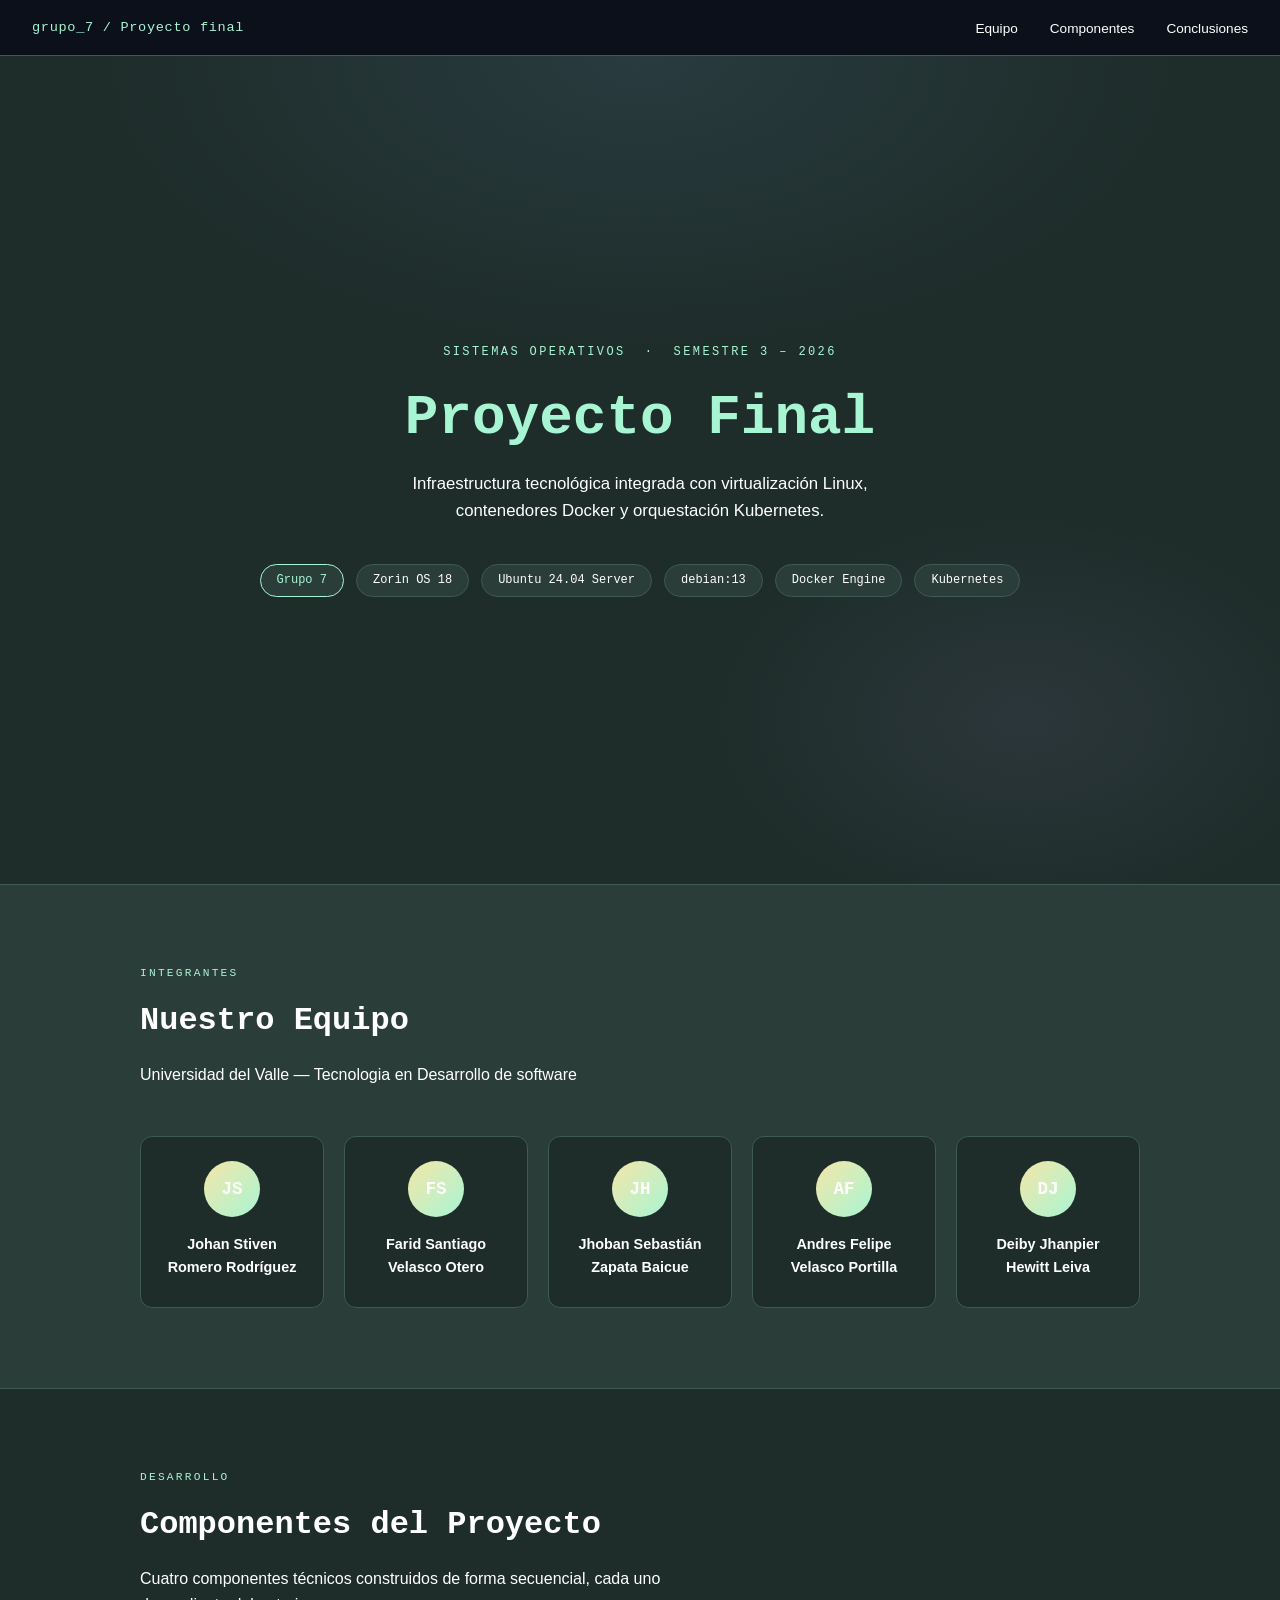
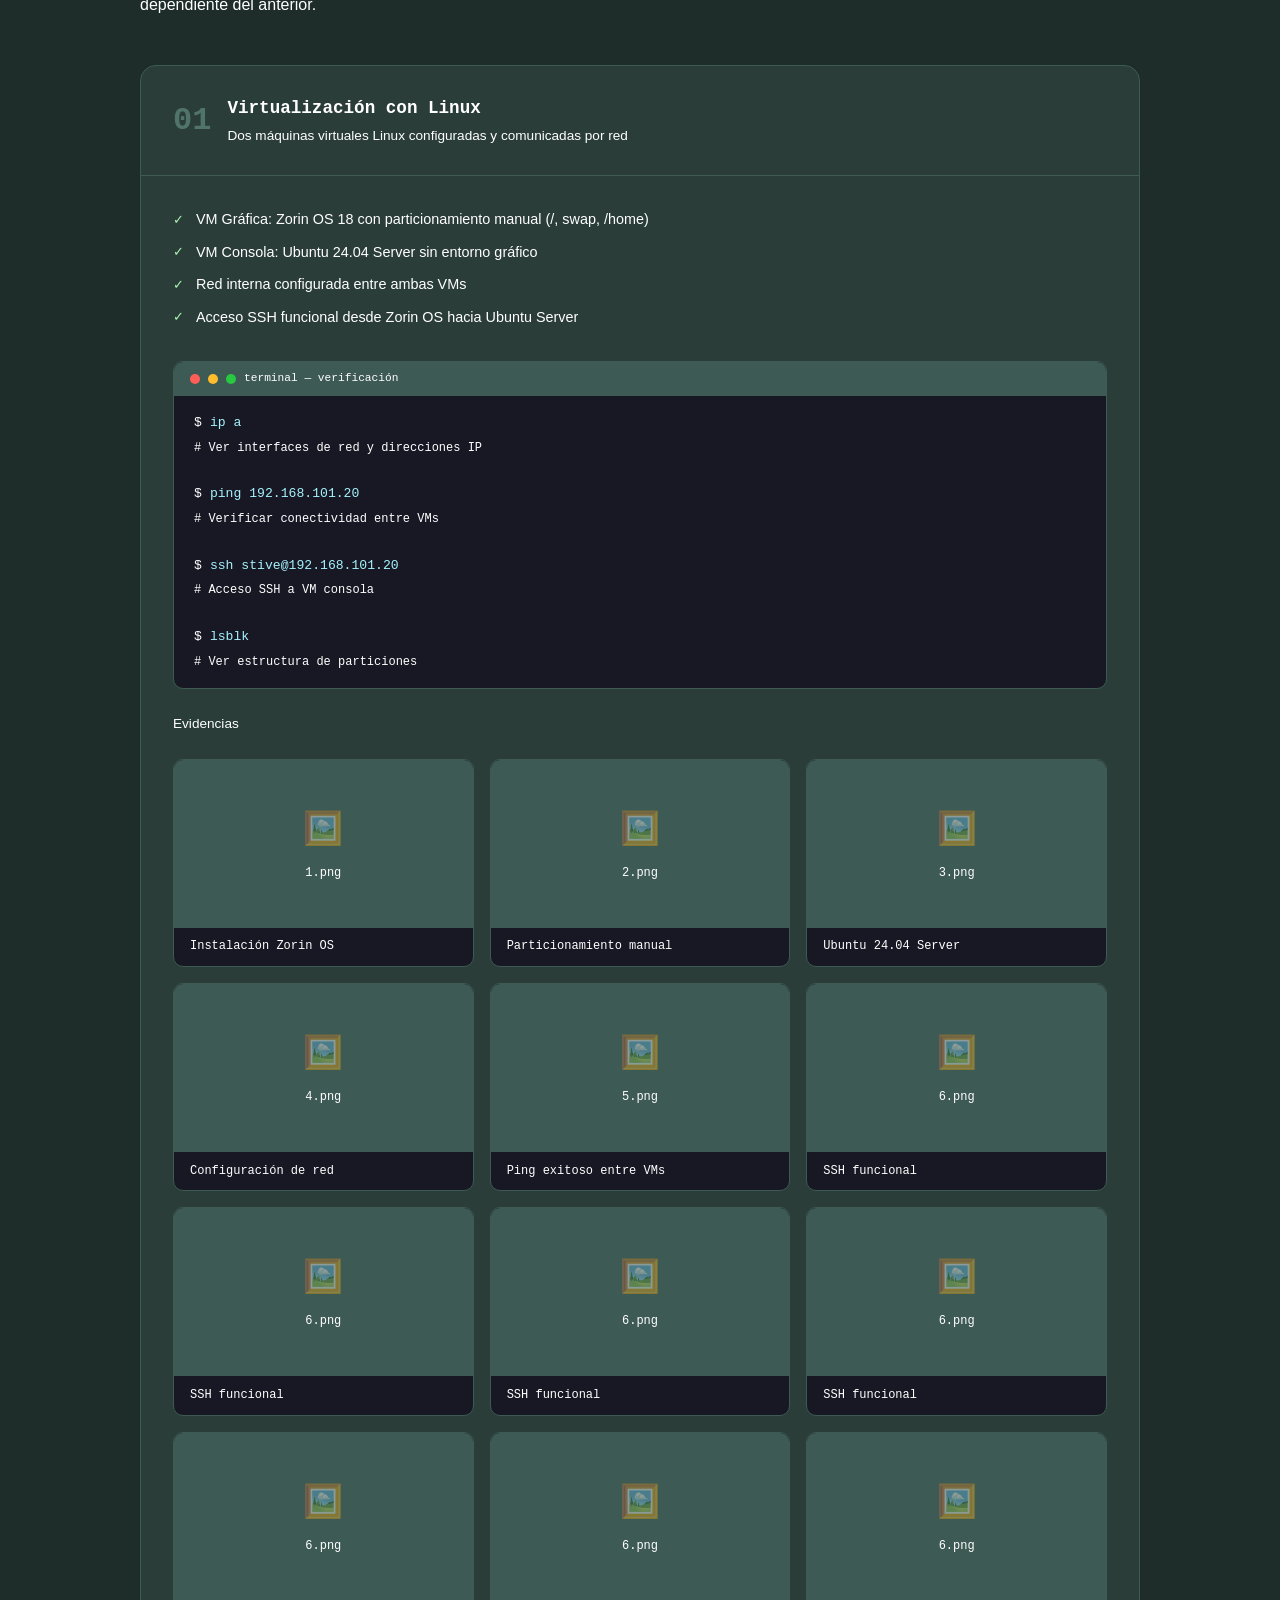
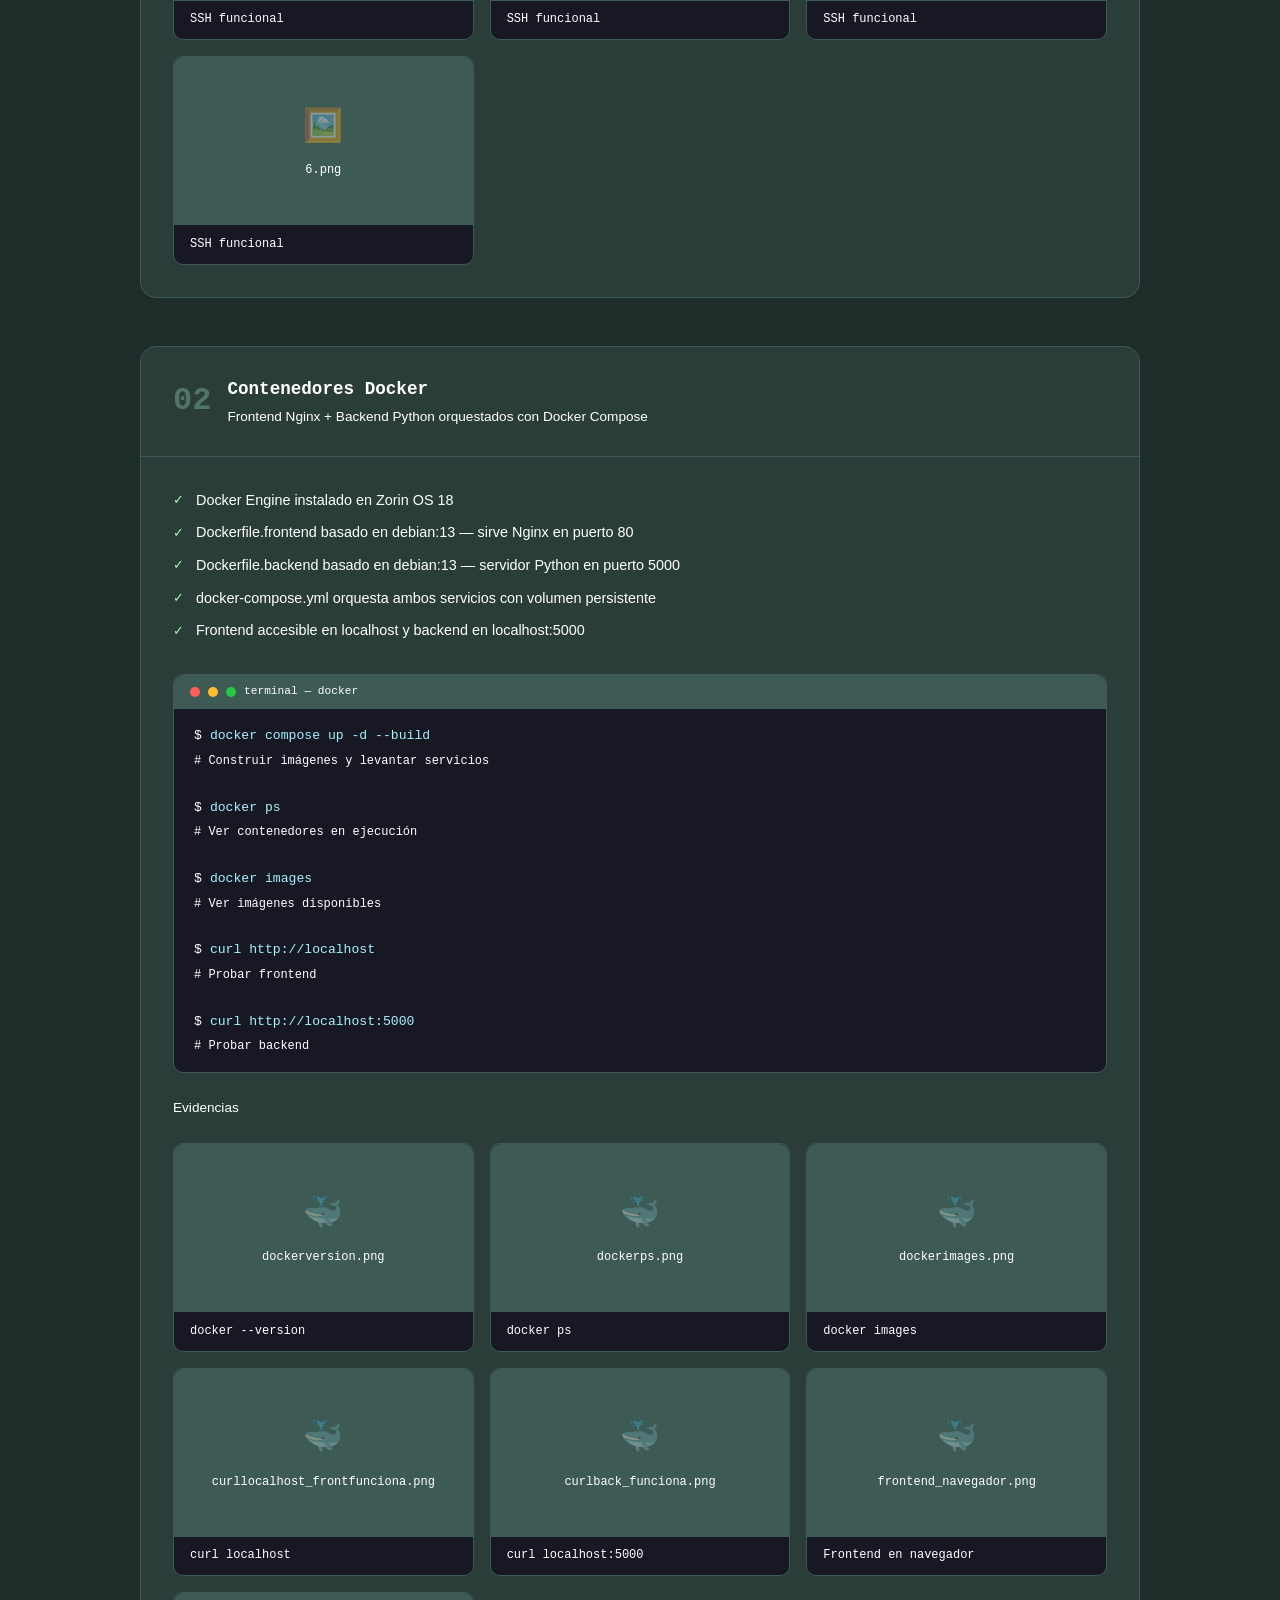
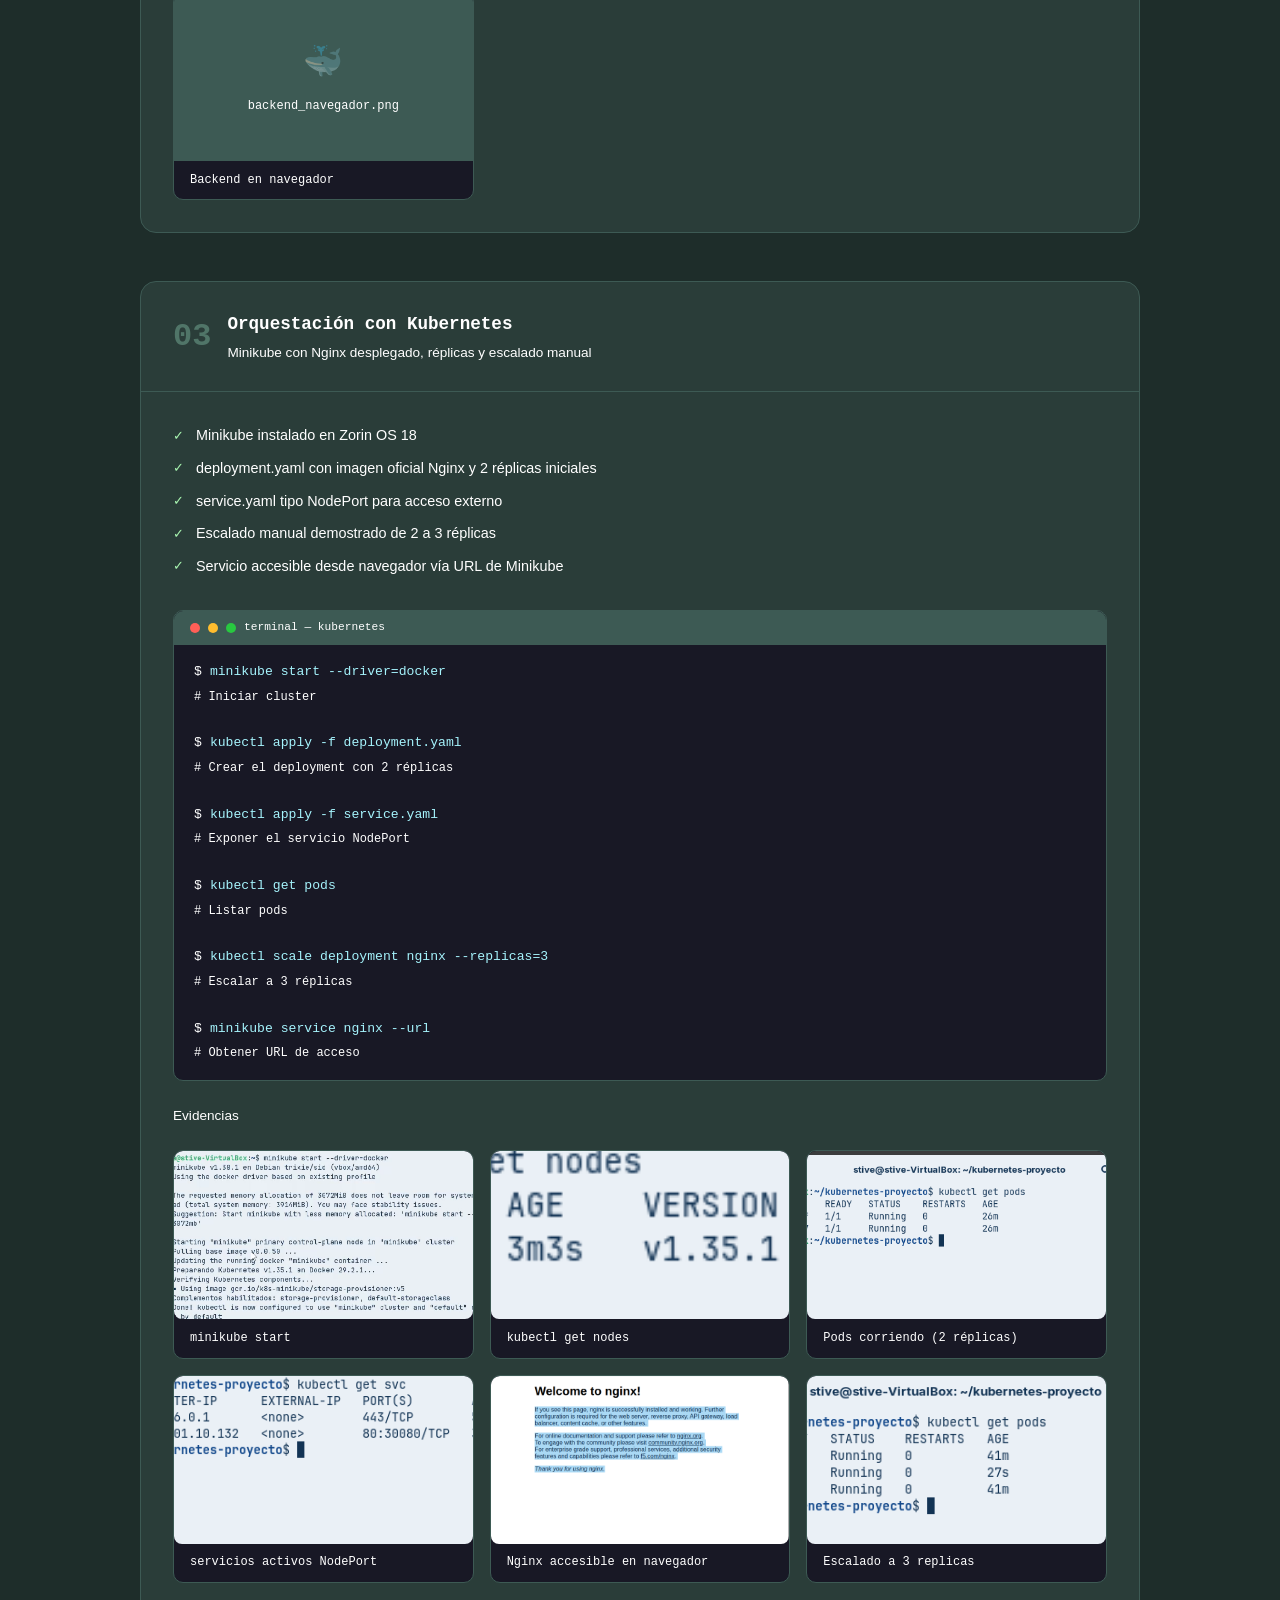
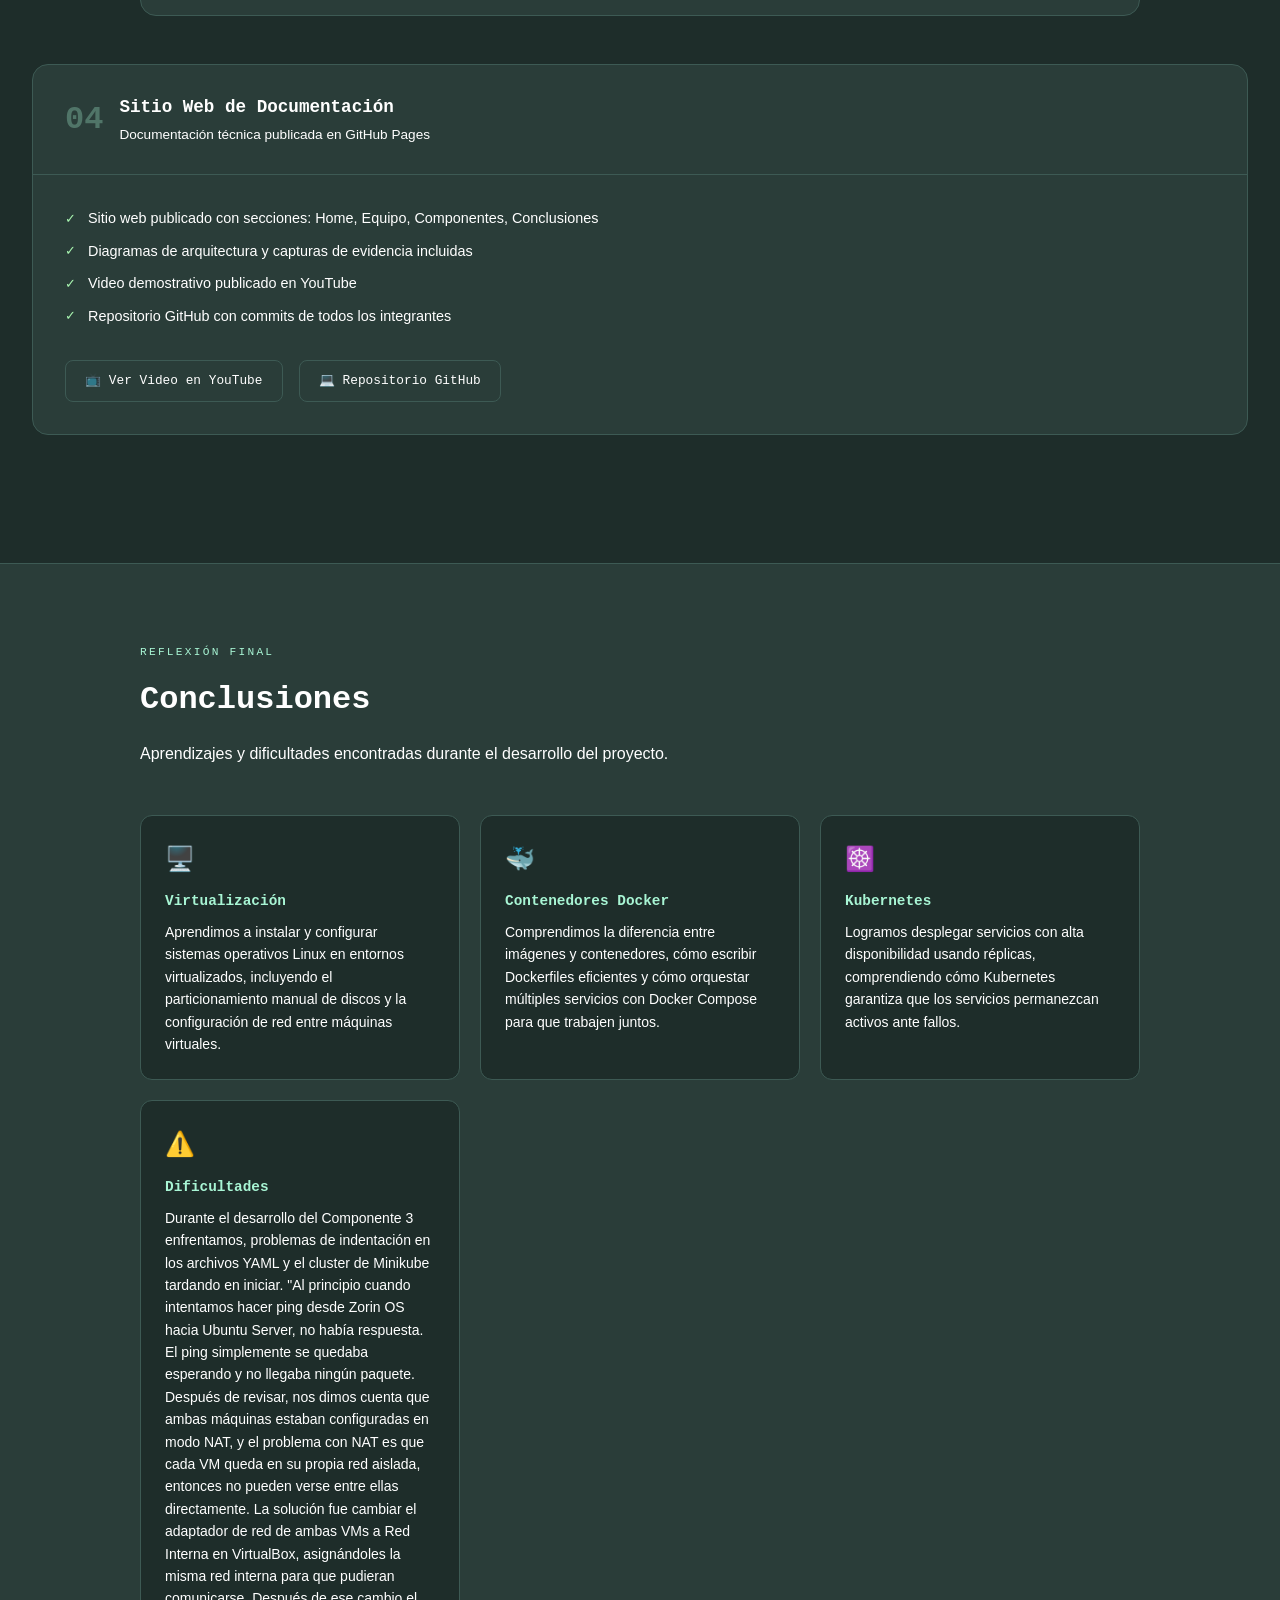
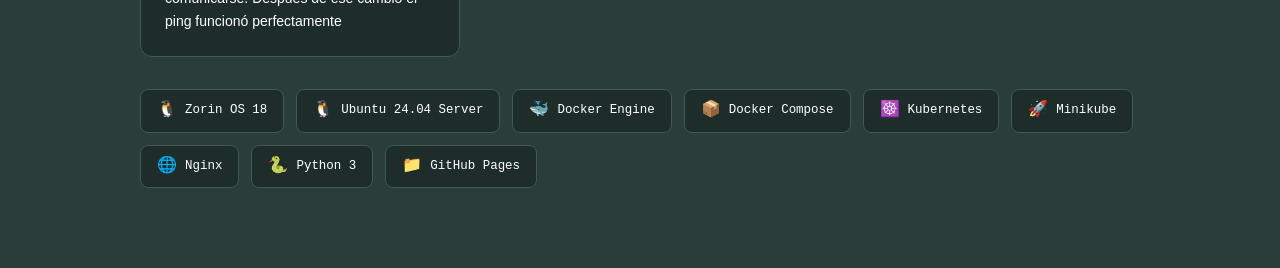
==== commit 86449aeb: "prueba3" ====
--- a/docs/index.html
+++ b/docs/index.html
@@ -131,67 +131,67 @@
         <p class="evidence-label">Evidencias</p>
         <div class="gallery">
           <div class="gallery-item">
-            <img src="..evidencias/componente1/1.png" alt="Instalación Zorin OS"
+            <img src="evidencias/componente1/1.png" alt="Instalación Zorin OS"
                  onerror="this.parentElement.innerHTML='<div class=\'img-placeholder\'><span class=\'icon\'>🖼️</span>1.png</div><p class=\'gallery-caption\'>Instalación Zorin OS</p>'"/>
             <p class="gallery-caption">Configuracion de la VirtualBox</p>
           </div>
           <div class="gallery-item">
-            <img src="..evidencias/componente1/2.png" alt="Particionamiento"
+            <img src="../evidencias/componente1/2.png" alt="Particionamiento"
                  onerror="this.parentElement.innerHTML='<div class=\'img-placeholder\'><span class=\'icon\'>🖼️</span>2.png</div><p class=\'gallery-caption\'>Particionamiento manual</p>'"/>
             <p class="gallery-caption">Instalacion Zorin OS</p>
           </div>
           <div class="gallery-item">
-            <img src="..evidencias/componente1/3.png" alt="Ubuntu Server"
+            <img src="../evidencias/componente1/3.png" alt="Ubuntu Server"
                  onerror="this.parentElement.innerHTML='<div class=\'img-placeholder\'><span class=\'icon\'>🖼️</span>3.png</div><p class=\'gallery-caption\'>Ubuntu 24.04 Server</p>'"/>
             <p class="gallery-caption">Particionamiendo Manual</p>
           </div>
           <div class="gallery-item">
-            <img src="..evidencias/componente1/4.png" alt="Configuración red"
+            <img src="../evidencias/componente1/4.png" alt="Configuración red"
                  onerror="this.parentElement.innerHTML='<div class=\'img-placeholder\'><span class=\'icon\'>🖼️</span>4.png</div><p class=\'gallery-caption\'>Configuración de red</p>'"/>
             <p class="gallery-caption">Zorin OS instalado</p>
           </div>
           <div class="gallery-item">
-            <img src="..evidencias/componente1/5.png" alt="Ping exitoso"
+            <img src="../evidencias/componente1/5.png" alt="Ping exitoso"
                  onerror="this.parentElement.innerHTML='<div class=\'img-placeholder\'><span class=\'icon\'>🖼️</span>5.png</div><p class=\'gallery-caption\'>Ping exitoso entre VMs</p>'"/>
             <p class="gallery-caption">Verificacion de las particiones</p>
           </div>
           <div class="gallery-item">
-            <img src="..evidencias/componente1/6.png" alt="SSH funcional"
+            <img src="../evidencias/componente1/6.png" alt="SSH funcional"
                  onerror="this.parentElement.innerHTML='<div class=\'img-placeholder\'><span class=\'icon\'>🖼️</span>6.png</div><p class=\'gallery-caption\'>SSH funcional</p>'"/>
             <p class="gallery-caption">Verificacion del sistema</p>
           </div>
            <div class="gallery-item">
-            <img src="..evidencias/componente1/7.png" alt="SSH funcional"
+            <img src="../evidencias/componente1/7.png" alt="SSH funcional"
                  onerror="this.parentElement.innerHTML='<div class=\'img-placeholder\'><span class=\'icon\'>🖼️</span>6.png</div><p class=\'gallery-caption\'>SSH funcional</p>'"/>
             <p class="gallery-caption">Configuracion del almacenamiento</p>
           </div>
            <div class="gallery-item">
-            <img src="..evidencias/componente1/8.png" alt="SSH funcional"
+            <img src="../evidencias/componente1/8.png" alt="SSH funcional"
                  onerror="this.parentElement.innerHTML='<div class=\'img-placeholder\'><span class=\'icon\'>🖼️</span>6.png</div><p class=\'gallery-caption\'>SSH funcional</p>'"/>
             <p class="gallery-caption">Inicio de sesion servidor</p>
           </div>
            <div class="gallery-item">
-            <img src="..evidencias/componente1/9.png" alt="SSH funcional"
+            <img src="../evidencias/componente1/9.png" alt="SSH funcional"
                  onerror="this.parentElement.innerHTML='<div class=\'img-placeholder\'><span class=\'icon\'>🖼️</span>6.png</div><p class=\'gallery-caption\'>SSH funcional</p>'"/>
             <p class="gallery-caption">Particiones del Ubuntu Server</p>
           </div>
            <div class="gallery-item">
-            <img src="..evidencias/componente1/10.png" alt="SSH funcional"
+            <img src="../evidencias/componente1/10.png" alt="SSH funcional"
                  onerror="this.parentElement.innerHTML='<div class=\'img-placeholder\'><span class=\'icon\'>🖼️</span>6.png</div><p class=\'gallery-caption\'>SSH funcional</p>'"/>
             <p class="gallery-caption">Sistema operativo servidor</p>
           </div>
            <div class="gallery-item">
-            <img src="..evidencias/componente1/11.png" alt="SSH funcional"
+            <img src="../evidencias/componente1/11.png" alt="SSH funcional"
                  onerror="this.parentElement.innerHTML='<div class=\'img-placeholder\'><span class=\'icon\'>🖼️</span>6.png</div><p class=\'gallery-caption\'>SSH funcional</p>'"/>
             <p class="gallery-caption">Interfaces de red</p>
           </div>
            <div class="gallery-item">
-            <img src="..evidencias/componente1/12.png" alt="SSH funcional"
+            <img src="../evidencias/componente1/12.png" alt="SSH funcional"
                  onerror="this.parentElement.innerHTML='<div class=\'img-placeholder\'><span class=\'icon\'>🖼️</span>6.png</div><p class=\'gallery-caption\'>SSH funcional</p>'"/>
             <p class="gallery-caption">Ping entre VMs</p>
           </div>
            <div class="gallery-item">
-            <img src="..evidencias/componente1/13.png" alt="SSH funcional"
+            <img src="../evidencias/componente1/13.png" alt="SSH funcional"
                  onerror="this.parentElement.innerHTML='<div class=\'img-placeholder\'><span class=\'icon\'>🖼️</span>6.png</div><p class=\'gallery-caption\'>SSH funcional</p>'"/>
             <p class="gallery-caption">Conexion SSH establecida</p>
           </div>
@@ -246,37 +246,37 @@
         <p class="evidence-label">Evidencias</p>
         <div class="gallery">
           <div class="gallery-item">
-            <img src="..evidencias/componente2/dockerversion.png" alt="Docker version"
+            <img src="evidencias/componente2/dockerversion.png" alt="Docker version"
                  onerror="this.parentElement.innerHTML='<div class=\'img-placeholder\'><span class=\'icon\'>🐳</span>dockerversion.png</div><p class=\'gallery-caption\'>docker --version</p>'"/>
             <p class="gallery-caption">docker --version</p>
           </div>
           <div class="gallery-item">
-            <img src="..evidencias/componente2/dockerps.png" alt="docker ps"
+            <img src="evidencias/componente2/dockerps.png" alt="docker ps"
                  onerror="this.parentElement.innerHTML='<div class=\'img-placeholder\'><span class=\'icon\'>🐳</span>dockerps.png</div><p class=\'gallery-caption\'>docker ps</p>'"/>
             <p class="gallery-caption">Contenedores corriendo</p>
           </div>
           <div class="gallery-item">
-            <img src="..evidencias/componente2/dockerimages.png" alt="docker images"
+            <img src="evidencias/componente2/dockerimages.png" alt="docker images"
                  onerror="this.parentElement.innerHTML='<div class=\'img-placeholder\'><span class=\'icon\'>🐳</span>dockerimages.png</div><p class=\'gallery-caption\'>docker images</p>'"/>
             <p class="gallery-caption">Imágenes creadas</p>
           </div>
           <div class="gallery-item">
-            <img src="..evidencias/componente2/curllocalhost_frontfunciona.png" alt="curl localhost"
+            <img src="evidencias/componente2/curllocalhost_frontfunciona.png" alt="curl localhost"
                  onerror="this.parentElement.innerHTML='<div class=\'img-placeholder\'><span class=\'icon\'>🐳</span>curllocalhost_frontfunciona.png</div><p class=\'gallery-caption\'>curl localhost</p>'"/>
             <p class="gallery-caption">curl http://localhost</p>
           </div>
           <div class="gallery-item">
-            <img src="..evidencias/componente2/curlback_funciona.png" alt="curl backend"
+            <img src="evidencias/componente2/curlback_funciona.png" alt="curl backend"
                  onerror="this.parentElement.innerHTML='<div class=\'img-placeholder\'><span class=\'icon\'>🐳</span>curlback_funciona.png</div><p class=\'gallery-caption\'>curl localhost:5000</p>'"/>
             <p class="gallery-caption">curl http://localhost:5000</p>
           </div>
           <div class="gallery-item">
-            <img src="..evidencias/componente2/frontend_navegador.png" alt="Frontend navegador"
+            <img src="evidencias/componente2/frontend_navegador.png" alt="Frontend navegador"
                  onerror="this.parentElement.innerHTML='<div class=\'img-placeholder\'><span class=\'icon\'>🐳</span>frontend_navegador.png</div><p class=\'gallery-caption\'>Frontend en navegador</p>'"/>
             <p class="gallery-caption">Frontend en navegador</p>
           </div>
           <div class="gallery-item">
-            <img src="..evidencias/componente2/backend_navegador.png" alt="Backend navegador"
+            <img src="evidencias/componente2/backend_navegador.png" alt="Backend navegador"
                  onerror="this.parentElement.innerHTML='<div class=\'img-placeholder\'><span class=\'icon\'>🐳</span>backend_navegador.png</div><p class=\'gallery-caption\'>Backend en navegador</p>'"/>
             <p class="gallery-caption">Backend en navegador</p>
           </div>
@@ -333,33 +333,33 @@
         <p class="evidence-label">Evidencias</p>
         <div class="gallery">
           <div class="gallery-item">
-            <img src="..evidencias/componente3/Captura 1.png" alt="minikube start"
+            <img src="../evidencias/componente3/Captura 1.png" alt="minikube start"
                  onerror="this.parentElement.innerHTML='<div class=\'img-placeholder\'><span class=\'icon\'>☸️</span>captura 1.png</div><p class=\'gallery-caption\'>minikube start</p>'"/>
             <p class="gallery-caption">minikube start</p>
           </div>
           <div class="gallery-item">
-            <img src="..evidencias/componente3/Captura 2.png" alt="kubectl get nodes"
+            <img src="../evidencias/componente3/Captura 2.png" alt="kubectl get nodes"
                  onerror="this.parentElement.innerHTML='<div class=\'img-placeholder\'><span class=\'icon\'>☸️</span>Captura 2.png</div><p class=\'gallery-caption\'>kubectl get nodes</p>'"/>
             <p class="gallery-caption">kubectl get nodes</p>
           </div>
           <div class="gallery-item">
-            <img src="..evidencias/componente3/Captura 3.png" alt="kubectl get pods"
+            <img src="../evidencias/componente3/Captura 3.png" alt="kubectl get pods"
                  onerror="this.parentElement.innerHTML='<div class=\'img-placeholder\'><span class=\'icon\'>☸️</span>Captura 3.png</div><p class=\'gallery-caption\'>kubectl get pods</p>'"/>
             <p class="gallery-caption">Pods corriendo (2 réplicas)</p>
           </div>
           <div class="gallery-item">
-            <img src="..evidencias/componente3/Captura 4.png" alt="Escalado"
+            <img src="../evidencias/componente3/Captura 4.png" alt="Escalado"
                  onerror="this.parentElement.innerHTML='<div class=\'img-placeholder\'><span class=\'icon\'>☸️</span>Captura 4.png</div><p class=\'gallery-caption\'>Escalado a 3 réplicas</p>'"/>
             <p class="gallery-caption">servicios activos NodePort</p>
           </div>
           <div class="gallery-item">
-            <img src="..evidencias/componente3/Captura 5.png" alt="Acceso navegador"
+            <img src="../evidencias/componente3/Captura 5.png" alt="Acceso navegador"
                  onerror="this.parentElement.innerHTML='<div class=\'img-placeholder\'><span class=\'icon\'>☸️</span>Captura 5.png</div><p class=\'gallery-caption\'>Nginx en navegador</p>'"/>
             <p class="gallery-caption">Nginx accesible en navegador</p>
           </div>
           
           <div class="gallery-item">
-            <img src="..evidencias/componente3/Captura 6.png" alt="Acceso navegador"
+            <img src="../evidencias/componente3/Captura 6.png" alt="Acceso navegador"
                  onerror="this.parentElement.innerHTML='<div class=\'img-placeholder\'><span class=\'icon\'>☸️</span>Captura 5.png</div><p class=\'gallery-caption\'>Nginx en navegador</p>'"/>
             <p class="gallery-caption">Escalado a 3 replicas</p>
             </div>
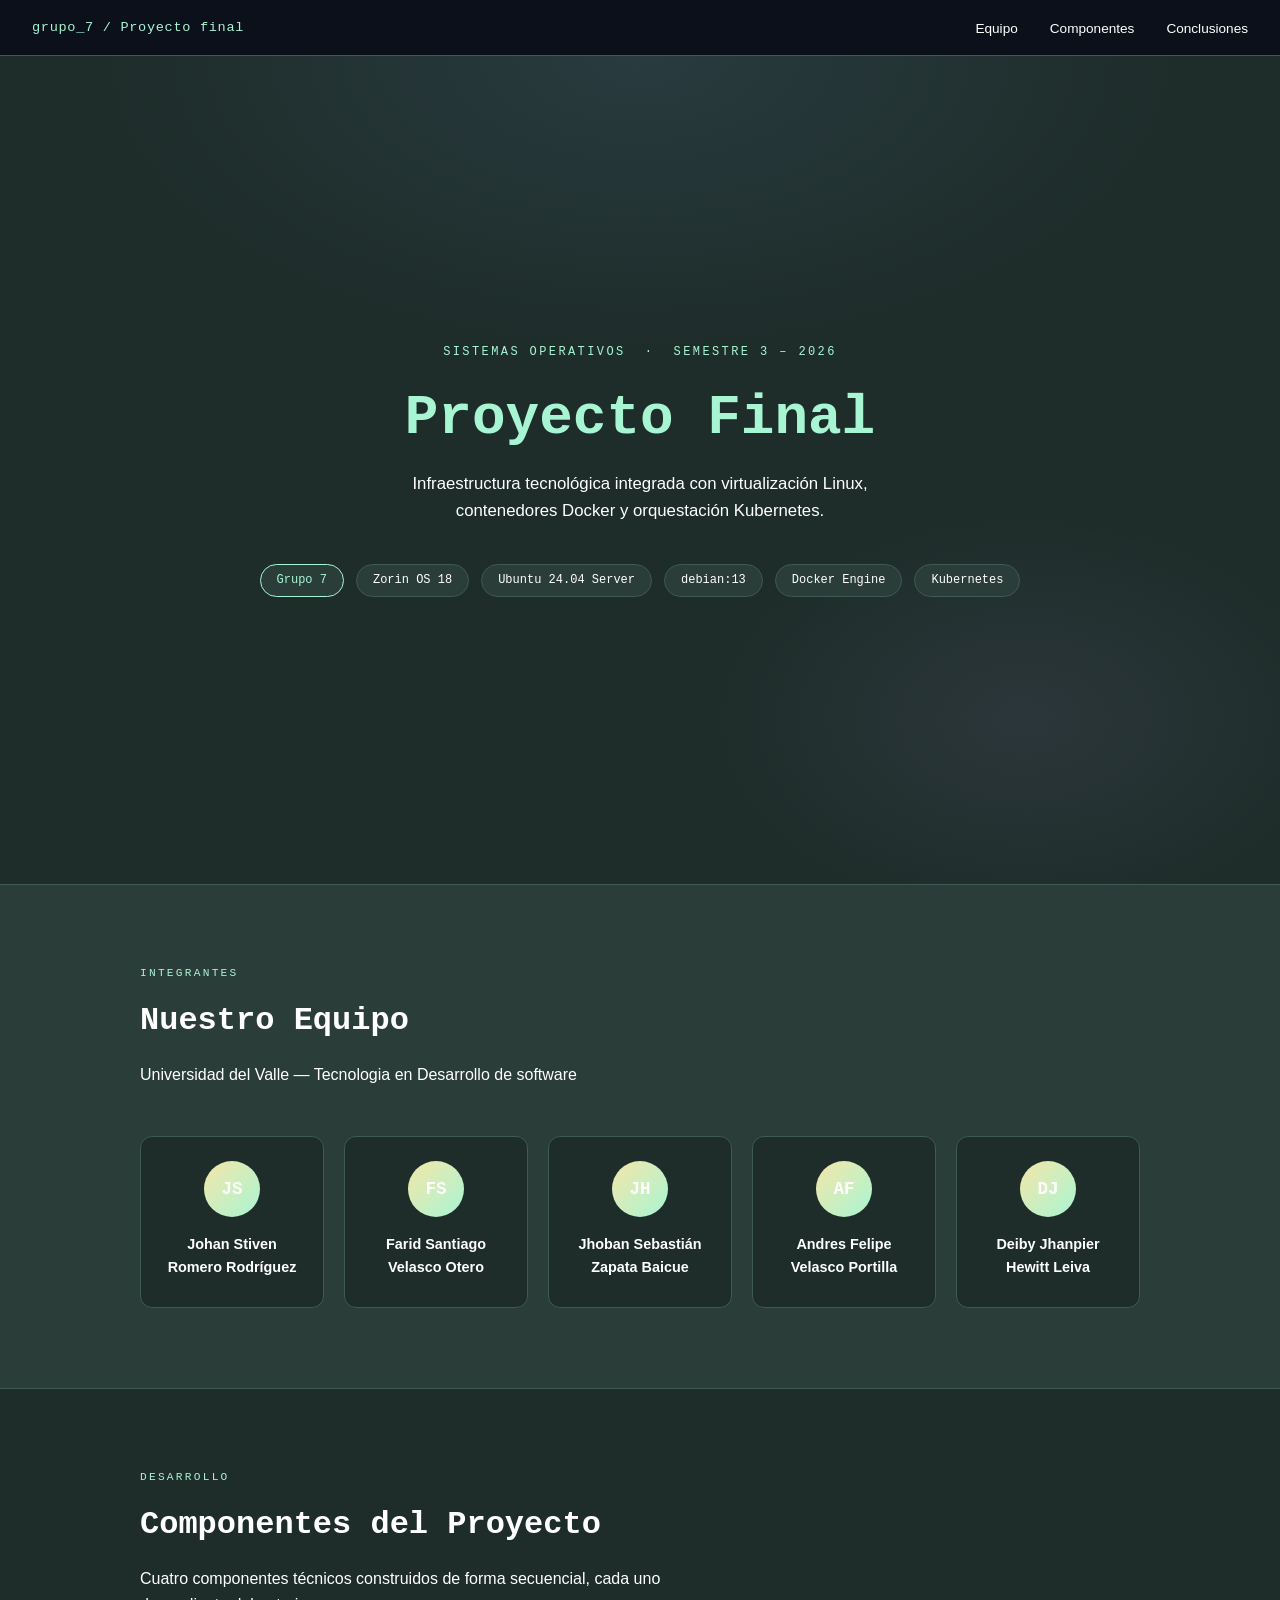
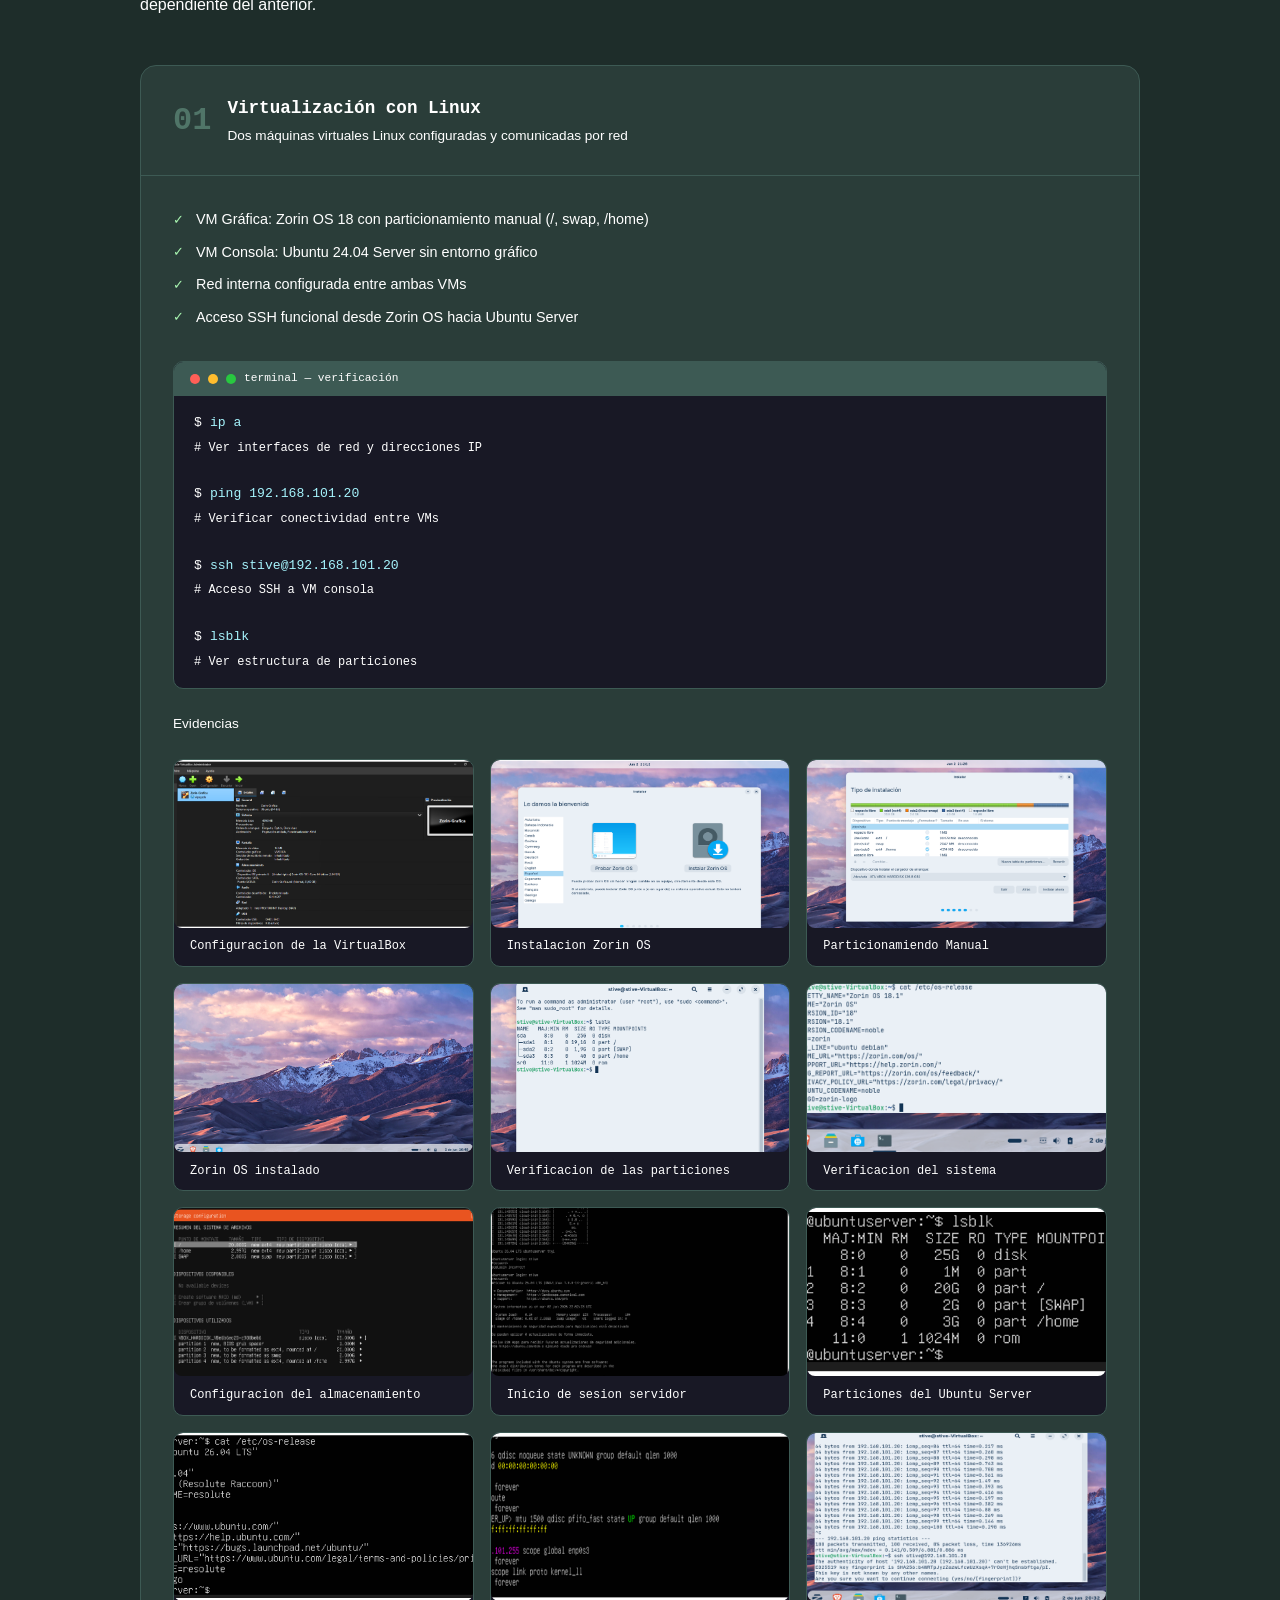
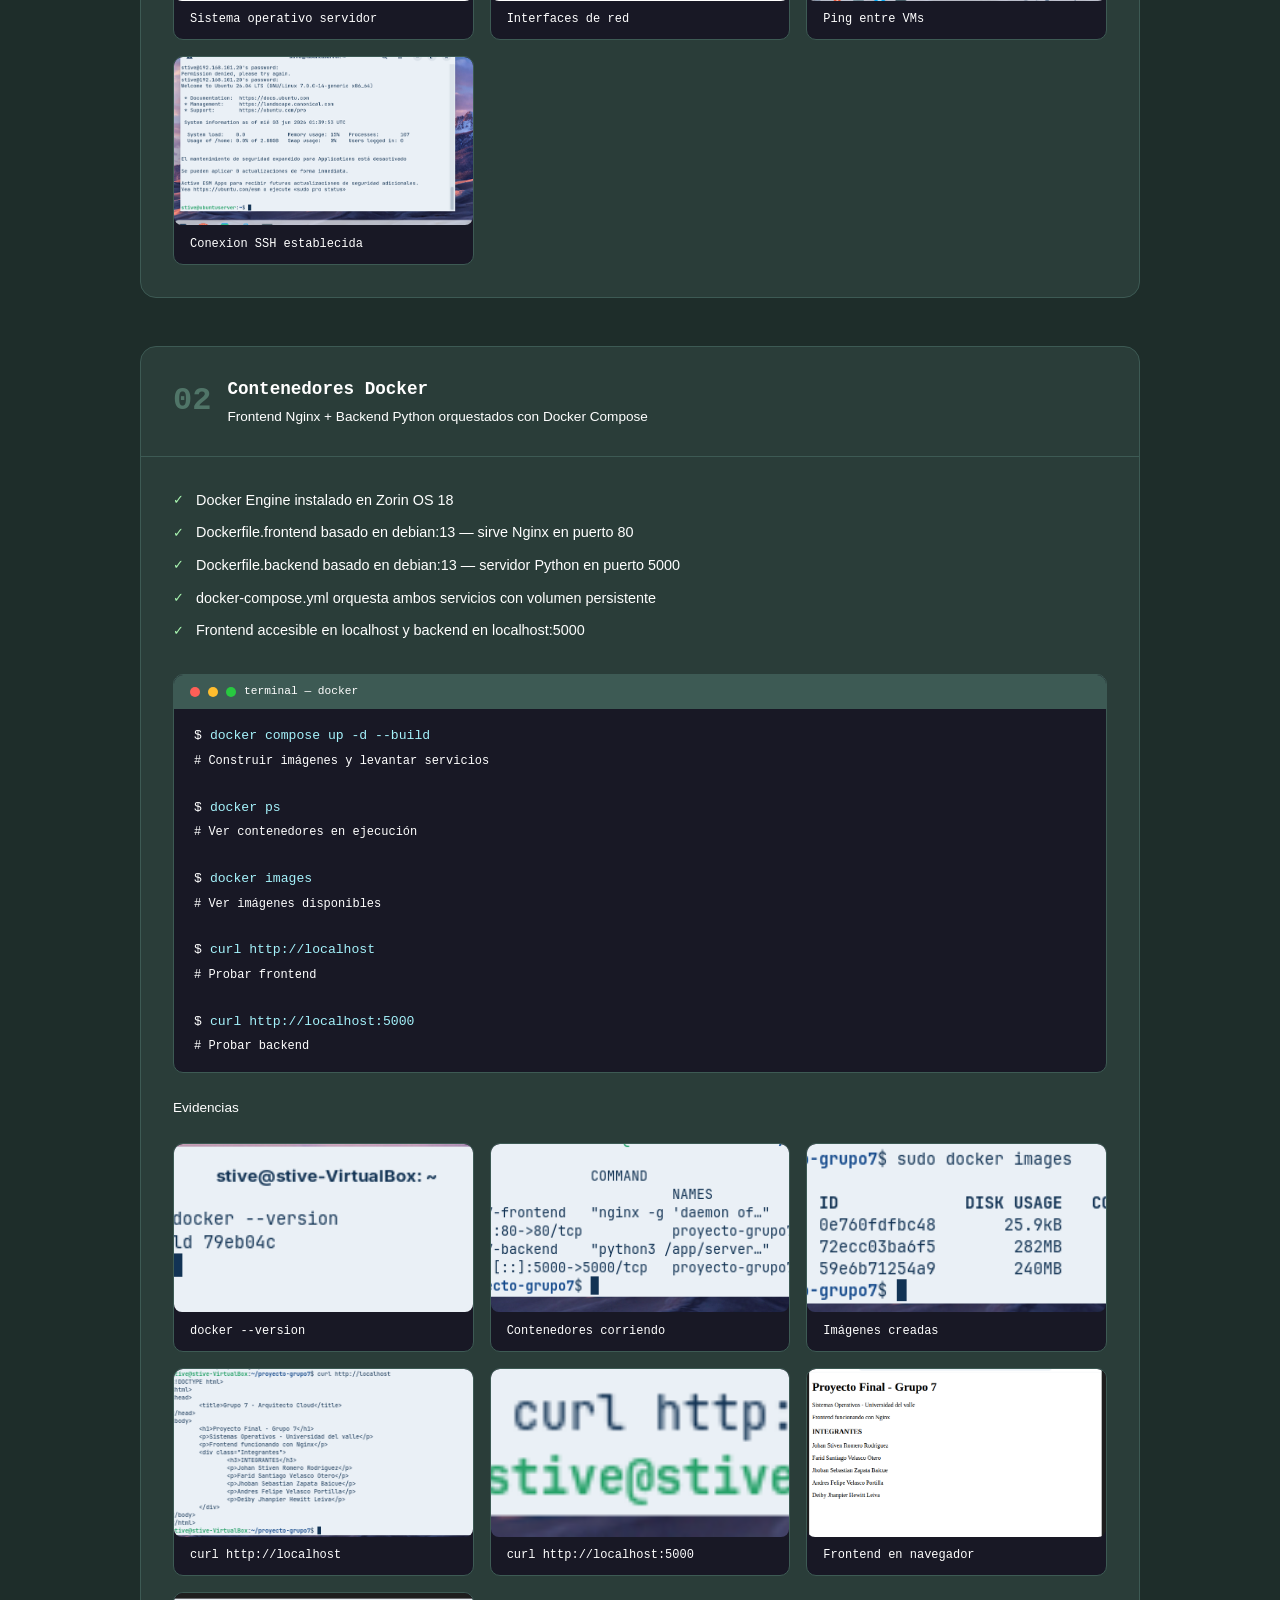
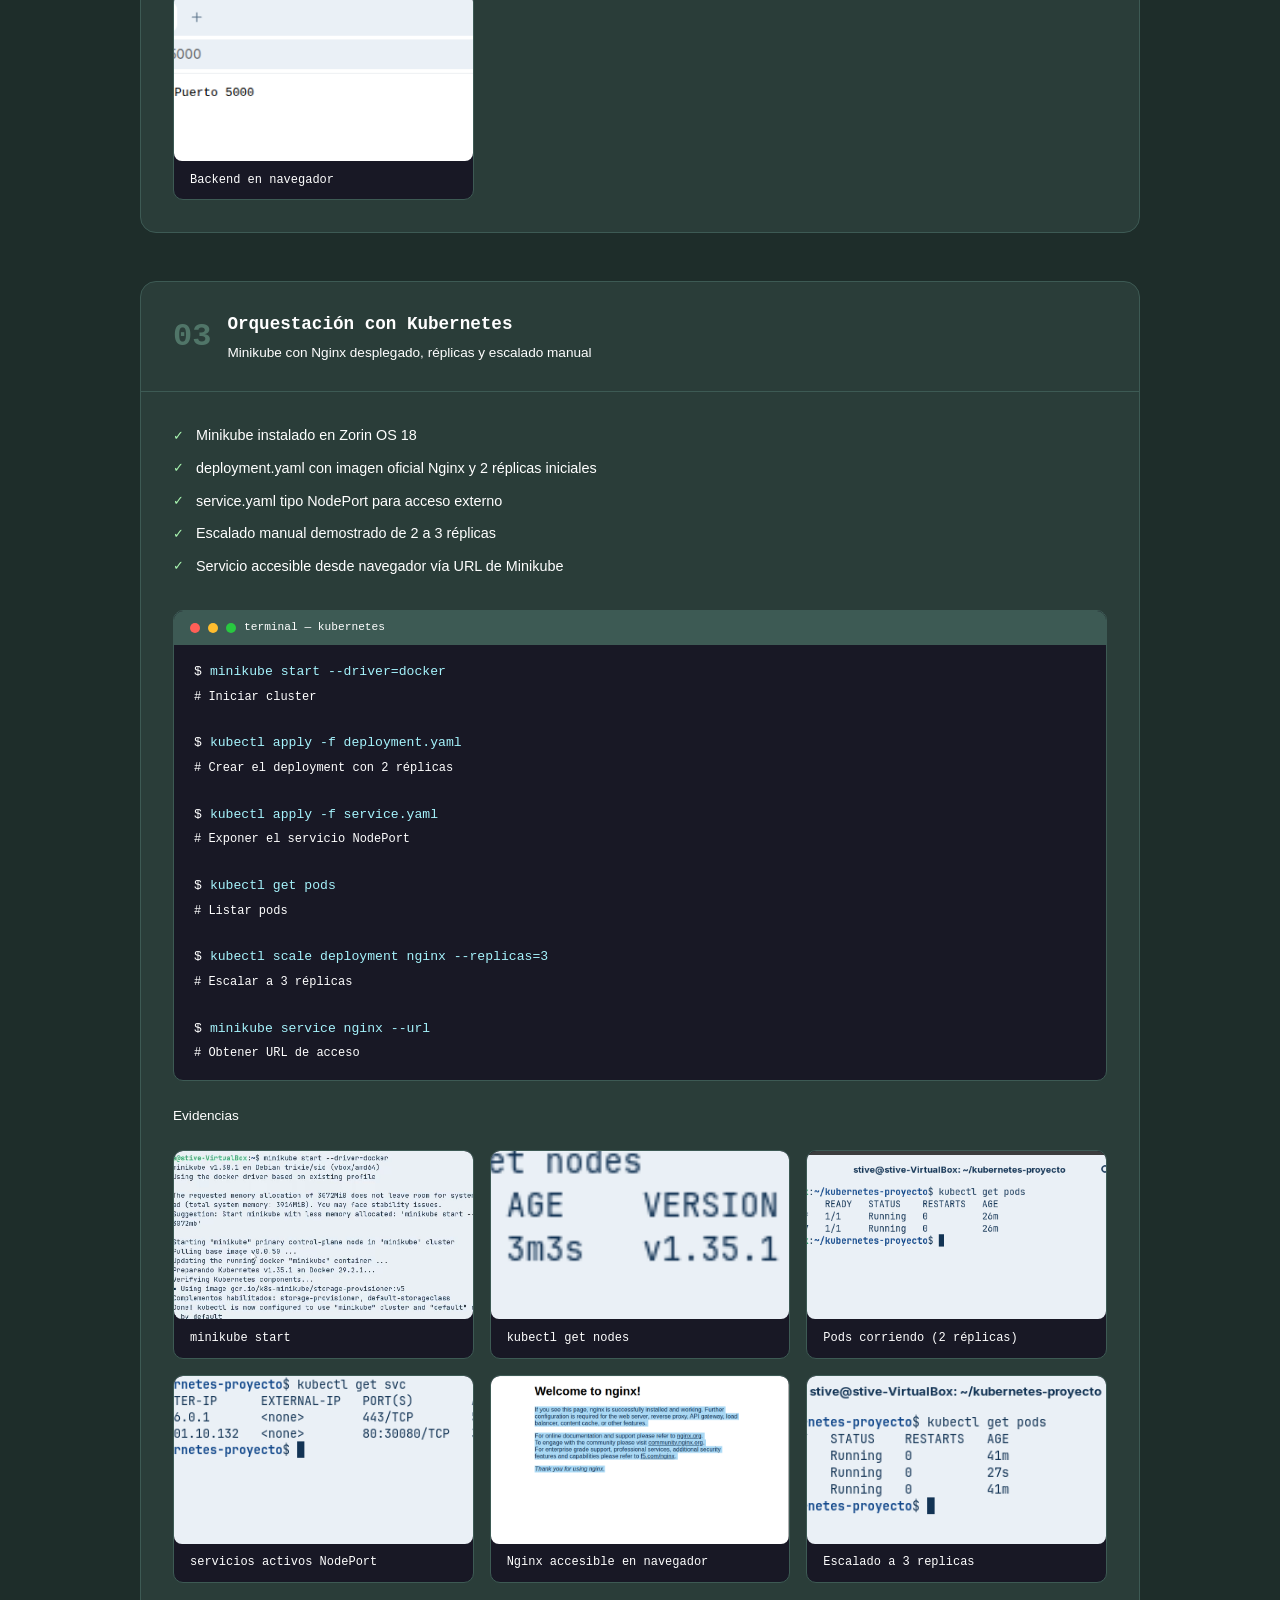
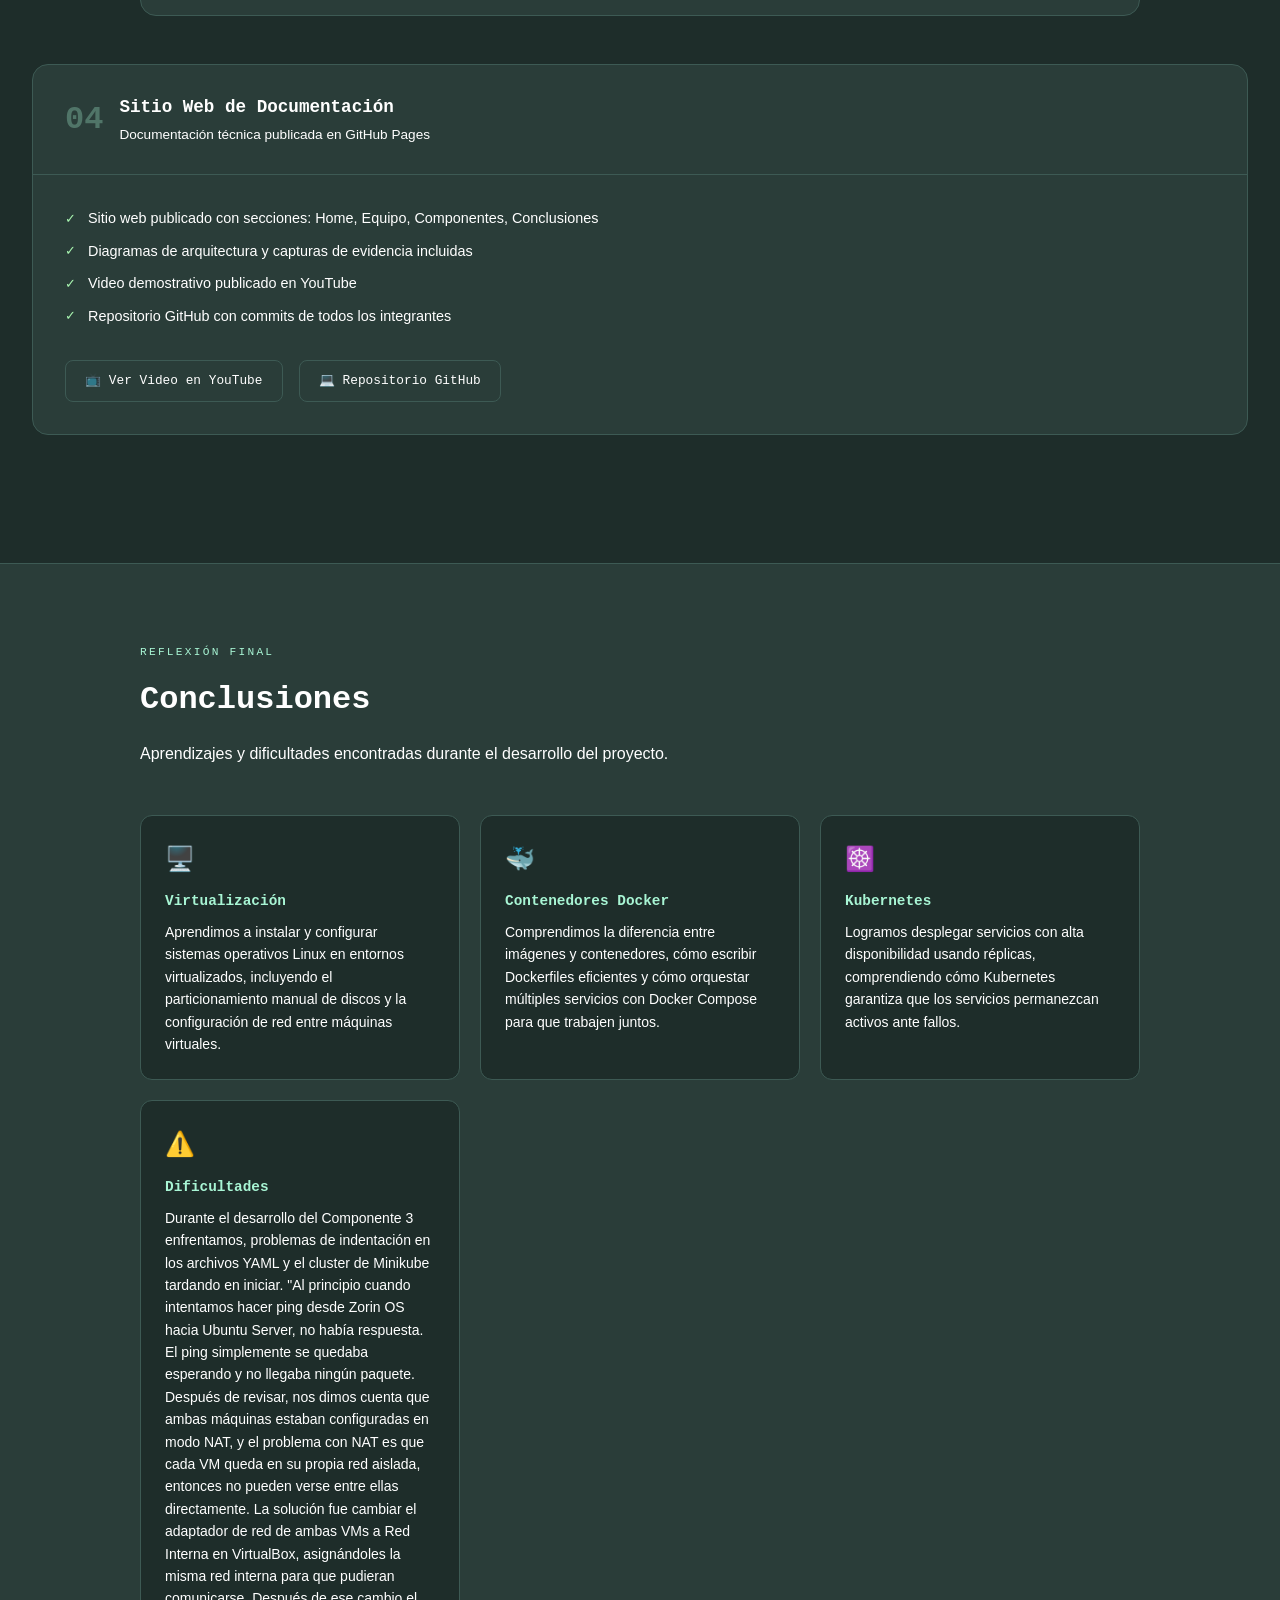
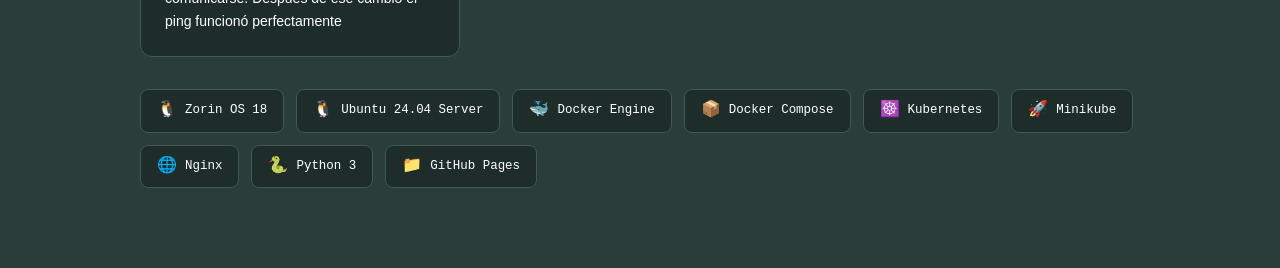
==== commit b81c9ff8: "modificacion" ====
--- a/docs/index.html
+++ b/docs/index.html
@@ -136,62 +136,62 @@
             <p class="gallery-caption">Configuracion de la VirtualBox</p>
           </div>
           <div class="gallery-item">
-            <img src="../evidencias/componente1/2.png" alt="Particionamiento"
+            <img src="evidencias/componente1/2.png" alt="Particionamiento"
                  onerror="this.parentElement.innerHTML='<div class=\'img-placeholder\'><span class=\'icon\'>🖼️</span>2.png</div><p class=\'gallery-caption\'>Particionamiento manual</p>'"/>
             <p class="gallery-caption">Instalacion Zorin OS</p>
           </div>
           <div class="gallery-item">
-            <img src="../evidencias/componente1/3.png" alt="Ubuntu Server"
+            <img src="evidencias/componente1/3.png" alt="Ubuntu Server"
                  onerror="this.parentElement.innerHTML='<div class=\'img-placeholder\'><span class=\'icon\'>🖼️</span>3.png</div><p class=\'gallery-caption\'>Ubuntu 24.04 Server</p>'"/>
             <p class="gallery-caption">Particionamiendo Manual</p>
           </div>
           <div class="gallery-item">
-            <img src="../evidencias/componente1/4.png" alt="Configuración red"
+            <img src="evidencias/componente1/4.png" alt="Configuración red"
                  onerror="this.parentElement.innerHTML='<div class=\'img-placeholder\'><span class=\'icon\'>🖼️</span>4.png</div><p class=\'gallery-caption\'>Configuración de red</p>'"/>
             <p class="gallery-caption">Zorin OS instalado</p>
           </div>
           <div class="gallery-item">
-            <img src="../evidencias/componente1/5.png" alt="Ping exitoso"
+            <img src="evidencias/componente1/5.png" alt="Ping exitoso"
                  onerror="this.parentElement.innerHTML='<div class=\'img-placeholder\'><span class=\'icon\'>🖼️</span>5.png</div><p class=\'gallery-caption\'>Ping exitoso entre VMs</p>'"/>
             <p class="gallery-caption">Verificacion de las particiones</p>
           </div>
           <div class="gallery-item">
-            <img src="../evidencias/componente1/6.png" alt="SSH funcional"
+            <img src="evidencias/componente1/6.png" alt="SSH funcional"
                  onerror="this.parentElement.innerHTML='<div class=\'img-placeholder\'><span class=\'icon\'>🖼️</span>6.png</div><p class=\'gallery-caption\'>SSH funcional</p>'"/>
             <p class="gallery-caption">Verificacion del sistema</p>
           </div>
            <div class="gallery-item">
-            <img src="../evidencias/componente1/7.png" alt="SSH funcional"
+            <img src="evidencias/componente1/7.png" alt="SSH funcional"
                  onerror="this.parentElement.innerHTML='<div class=\'img-placeholder\'><span class=\'icon\'>🖼️</span>6.png</div><p class=\'gallery-caption\'>SSH funcional</p>'"/>
             <p class="gallery-caption">Configuracion del almacenamiento</p>
           </div>
            <div class="gallery-item">
-            <img src="../evidencias/componente1/8.png" alt="SSH funcional"
+            <img src="evidencias/componente1/8.png" alt="SSH funcional"
                  onerror="this.parentElement.innerHTML='<div class=\'img-placeholder\'><span class=\'icon\'>🖼️</span>6.png</div><p class=\'gallery-caption\'>SSH funcional</p>'"/>
             <p class="gallery-caption">Inicio de sesion servidor</p>
           </div>
            <div class="gallery-item">
-            <img src="../evidencias/componente1/9.png" alt="SSH funcional"
+            <img src="evidencias/componente1/9.png" alt="SSH funcional"
                  onerror="this.parentElement.innerHTML='<div class=\'img-placeholder\'><span class=\'icon\'>🖼️</span>6.png</div><p class=\'gallery-caption\'>SSH funcional</p>'"/>
             <p class="gallery-caption">Particiones del Ubuntu Server</p>
           </div>
            <div class="gallery-item">
-            <img src="../evidencias/componente1/10.png" alt="SSH funcional"
+            <img src="evidencias/componente1/10.png" alt="SSH funcional"
                  onerror="this.parentElement.innerHTML='<div class=\'img-placeholder\'><span class=\'icon\'>🖼️</span>6.png</div><p class=\'gallery-caption\'>SSH funcional</p>'"/>
             <p class="gallery-caption">Sistema operativo servidor</p>
           </div>
            <div class="gallery-item">
-            <img src="../evidencias/componente1/11.png" alt="SSH funcional"
+            <img src="evidencias/componente1/11.png" alt="SSH funcional"
                  onerror="this.parentElement.innerHTML='<div class=\'img-placeholder\'><span class=\'icon\'>🖼️</span>6.png</div><p class=\'gallery-caption\'>SSH funcional</p>'"/>
             <p class="gallery-caption">Interfaces de red</p>
           </div>
            <div class="gallery-item">
-            <img src="../evidencias/componente1/12.png" alt="SSH funcional"
+            <img src="evidencias/componente1/12.png" alt="SSH funcional"
                  onerror="this.parentElement.innerHTML='<div class=\'img-placeholder\'><span class=\'icon\'>🖼️</span>6.png</div><p class=\'gallery-caption\'>SSH funcional</p>'"/>
             <p class="gallery-caption">Ping entre VMs</p>
           </div>
            <div class="gallery-item">
-            <img src="../evidencias/componente1/13.png" alt="SSH funcional"
+            <img src="evidencias/componente1/13.png" alt="SSH funcional"
                  onerror="this.parentElement.innerHTML='<div class=\'img-placeholder\'><span class=\'icon\'>🖼️</span>6.png</div><p class=\'gallery-caption\'>SSH funcional</p>'"/>
             <p class="gallery-caption">Conexion SSH establecida</p>
           </div>
@@ -333,33 +333,33 @@
         <p class="evidence-label">Evidencias</p>
         <div class="gallery">
           <div class="gallery-item">
-            <img src="../evidencias/componente3/Captura 1.png" alt="minikube start"
+            <img src="evidencias/componente3/Captura 1.png" alt="minikube start"
                  onerror="this.parentElement.innerHTML='<div class=\'img-placeholder\'><span class=\'icon\'>☸️</span>captura 1.png</div><p class=\'gallery-caption\'>minikube start</p>'"/>
             <p class="gallery-caption">minikube start</p>
           </div>
           <div class="gallery-item">
-            <img src="../evidencias/componente3/Captura 2.png" alt="kubectl get nodes"
+            <img src="evidencias/componente3/Captura 2.png" alt="kubectl get nodes"
                  onerror="this.parentElement.innerHTML='<div class=\'img-placeholder\'><span class=\'icon\'>☸️</span>Captura 2.png</div><p class=\'gallery-caption\'>kubectl get nodes</p>'"/>
             <p class="gallery-caption">kubectl get nodes</p>
           </div>
           <div class="gallery-item">
-            <img src="../evidencias/componente3/Captura 3.png" alt="kubectl get pods"
+            <img src="evidencias/componente3/Captura 3.png" alt="kubectl get pods"
                  onerror="this.parentElement.innerHTML='<div class=\'img-placeholder\'><span class=\'icon\'>☸️</span>Captura 3.png</div><p class=\'gallery-caption\'>kubectl get pods</p>'"/>
             <p class="gallery-caption">Pods corriendo (2 réplicas)</p>
           </div>
           <div class="gallery-item">
-            <img src="../evidencias/componente3/Captura 4.png" alt="Escalado"
+            <img src="evidencias/componente3/Captura 4.png" alt="Escalado"
                  onerror="this.parentElement.innerHTML='<div class=\'img-placeholder\'><span class=\'icon\'>☸️</span>Captura 4.png</div><p class=\'gallery-caption\'>Escalado a 3 réplicas</p>'"/>
             <p class="gallery-caption">servicios activos NodePort</p>
           </div>
           <div class="gallery-item">
-            <img src="../evidencias/componente3/Captura 5.png" alt="Acceso navegador"
+            <img src="evidencias/componente3/Captura 5.png" alt="Acceso navegador"
                  onerror="this.parentElement.innerHTML='<div class=\'img-placeholder\'><span class=\'icon\'>☸️</span>Captura 5.png</div><p class=\'gallery-caption\'>Nginx en navegador</p>'"/>
             <p class="gallery-caption">Nginx accesible en navegador</p>
           </div>
           
           <div class="gallery-item">
-            <img src="../evidencias/componente3/Captura 6.png" alt="Acceso navegador"
+            <img src="evidencias/componente3/Captura 6.png" alt="Acceso navegador"
                  onerror="this.parentElement.innerHTML='<div class=\'img-placeholder\'><span class=\'icon\'>☸️</span>Captura 5.png</div><p class=\'gallery-caption\'>Nginx en navegador</p>'"/>
             <p class="gallery-caption">Escalado a 3 replicas</p>
             </div>
